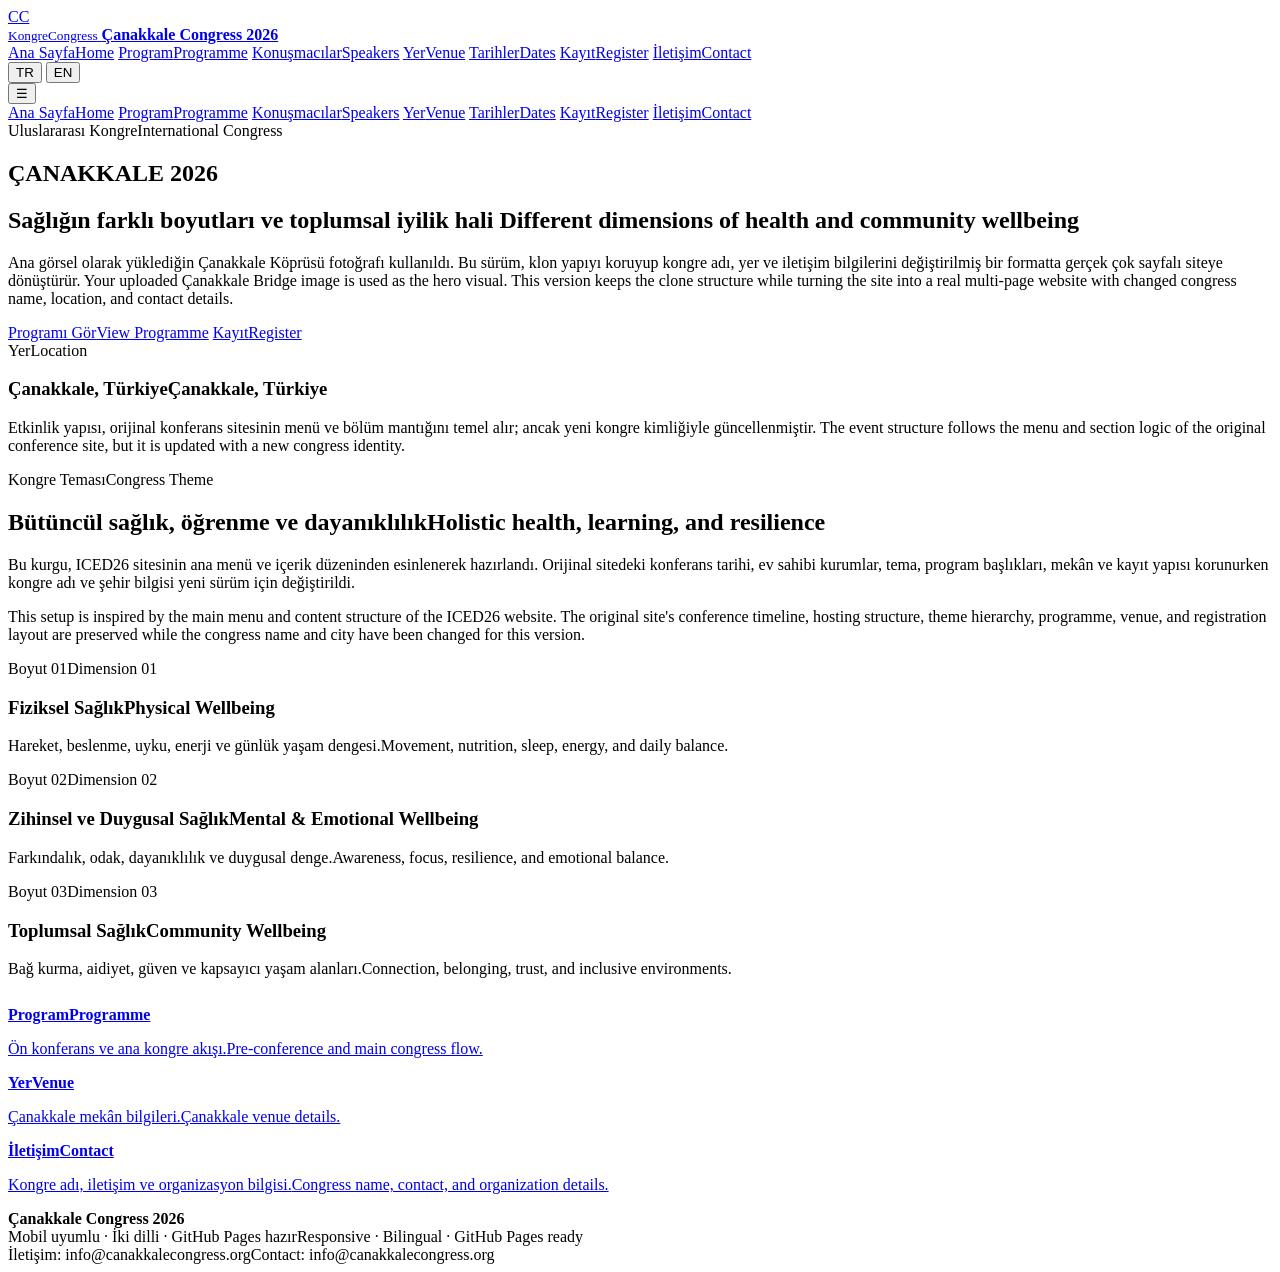
==== index.html @ 87370348 "Add initial HTML structure for congress website" ====
<!DOCTYPE html>
<html lang="tr" class="lang-tr">
<head>
  <meta charset="UTF-8" />
  <meta name="viewport" content="width=device-width, initial-scale=1.0" />
  <title>7th International Conference on
Different Aspects of Health</title>
  <meta name="description" content="Bilingual congress website template." />
  <link rel="preconnect" href="https://fonts.googleapis.com" />
  <link rel="preconnect" href="https://fonts.gstatic.com" crossorigin />
  <link href="https://fonts.googleapis.com/css2?family=Inter:wght@400;500;600;700;800&display=swap" rel="stylesheet" />
  <link rel="stylesheet" href="style.css" />
</head>
<body>
<header class="topbar">
  <div class="container topbar-inner">
    <a href="index.html" class="brand">
      <div class="brand-badge">CC</div>
      <div class="brand-text">
        <small><span data-lang-inline="tr">Kongre</span><span data-lang-inline="en">Congress</span></small>
        <strong>Çanakkale Congress 2026</strong>
      </div>
    </a>

    <nav class="desktop-nav">
      <a href="index.html" class="active"><span data-lang-inline="tr">Ana Sayfa</span><span data-lang-inline="en">Home</span></a>
      <a href="programme.html"><span data-lang-inline="tr">Program</span><span data-lang-inline="en">Programme</span></a>
      <a href="speakers.html"><span data-lang-inline="tr">Konuşmacılar</span><span data-lang-inline="en">Speakers</span></a>
      <a href="venue.html"><span data-lang-inline="tr">Yer</span><span data-lang-inline="en">Venue</span></a>
      <a href="dates.html"><span data-lang-inline="tr">Tarihler</span><span data-lang-inline="en">Dates</span></a>
      <a href="register.html"><span data-lang-inline="tr">Kayıt</span><span data-lang-inline="en">Register</span></a>
      <a href="contact.html"><span data-lang-inline="tr">İletişim</span><span data-lang-inline="en">Contact</span></a>
    </nav>

    <div class="topbar-actions">
      <div class="lang-switch" aria-label="Language switcher">
        <button id="langTR" class="active" type="button">TR</button>
        <button id="langEN" type="button">EN</button>
      </div>
      <button class="menu-toggle" id="menuToggle" type="button" aria-label="Menu">☰</button>
    </div>
  </div>

  <div class="container mobile-panel" id="mobilePanel">
    <nav>
      <a href="index.html"><span data-lang-inline="tr">Ana Sayfa</span><span data-lang-inline="en">Home</span></a>
      <a href="programme.html"><span data-lang-inline="tr">Program</span><span data-lang-inline="en">Programme</span></a>
      <a href="speakers.html"><span data-lang-inline="tr">Konuşmacılar</span><span data-lang-inline="en">Speakers</span></a>
      <a href="venue.html"><span data-lang-inline="tr">Yer</span><span data-lang-inline="en">Venue</span></a>
      <a href="dates.html"><span data-lang-inline="tr">Tarihler</span><span data-lang-inline="en">Dates</span></a>
      <a href="register.html"><span data-lang-inline="tr">Kayıt</span><span data-lang-inline="en">Register</span></a>
      <a href="contact.html"><span data-lang-inline="tr">İletişim</span><span data-lang-inline="en">Contact</span></a>
    </nav>
  </div>
</header>
<main>
  <section class="hero">
    <div class="container hero-inner">
      <div>
        <div class="eyebrow"><span data-lang-inline="tr">Uluslararası Kongre</span><span data-lang-inline="en">International Congress</span></div>
        <h1>ÇANAKKALE 2026</h1>
        <h2>
          <span data-lang="tr">Sağlığın farklı boyutları ve toplumsal iyilik hali</span>
          <span data-lang="en">Different dimensions of health and community wellbeing</span>
        </h2>
        <p>
          <span data-lang="tr">Ana görsel olarak yüklediğin Çanakkale Köprüsü fotoğrafı kullanıldı. Bu sürüm, klon yapıyı koruyup kongre adı, yer ve iletişim bilgilerini değiştirilmiş bir formatta gerçek çok sayfalı siteye dönüştürür.</span>
          <span data-lang="en">Your uploaded Çanakkale Bridge image is used as the hero visual. This version keeps the clone structure while turning the site into a real multi-page website with changed congress name, location, and contact details.</span>
        </p>
        <div class="hero-cta">
          <a class="btn btn-primary" href="programme.html"><span data-lang-inline="tr">Programı Gör</span><span data-lang-inline="en">View Programme</span></a>
          <a class="btn btn-secondary" href="register.html"><span data-lang-inline="tr">Kayıt</span><span data-lang-inline="en">Register</span></a>
        </div>
      </div>

      <aside class="hero-card">
        <div class="eyebrow"><span data-lang-inline="tr">Yer</span><span data-lang-inline="en">Location</span></div>
        <h3><span data-lang="tr">Çanakkale, Türkiye</span><span data-lang="en">Çanakkale, Türkiye</span></h3>
        <p>
          <span data-lang="tr">Etkinlik yapısı, orijinal konferans sitesinin menü ve bölüm mantığını temel alır; ancak yeni kongre kimliğiyle güncellenmiştir.</span>
          <span data-lang="en">The event structure follows the menu and section logic of the original conference site, but it is updated with a new congress identity.</span>
        </p>
      </aside>
    </div>
  </section>

  <section class="section">
    <div class="container">
      <div class="grid-2">
        <div class="section-head">
          <div class="eyebrow"><span data-lang-inline="tr">Kongre Teması</span><span data-lang-inline="en">Congress Theme</span></div>
          <h2><span data-lang="tr">Bütüncül sağlık, öğrenme ve dayanıklılık</span><span data-lang="en">Holistic health, learning, and resilience</span></h2>
        </div>
        <div>
          <p class="muted" data-lang="tr">Bu kurgu, ICED26 sitesinin ana menü ve içerik düzeninden esinlenerek hazırlandı. Orijinal sitedeki konferans tarihi, ev sahibi kurumlar, tema, program başlıkları, mekân ve kayıt yapısı korunurken kongre adı ve şehir bilgisi yeni sürüm için değiştirildi.</p>
          <p class="muted" data-lang="en">This setup is inspired by the main menu and content structure of the ICED26 website. The original site's conference timeline, hosting structure, theme hierarchy, programme, venue, and registration layout are preserved while the congress name and city have been changed for this version.</p>
        </div>
      </div>

      <div class="cards-3">
        <article class="card">
          <div class="eyebrow"><span data-lang-inline="tr">Boyut 01</span><span data-lang-inline="en">Dimension 01</span></div>
          <h3><span data-lang="tr">Fiziksel Sağlık</span><span data-lang="en">Physical Wellbeing</span></h3>
          <p><span data-lang="tr">Hareket, beslenme, uyku, enerji ve günlük yaşam dengesi.</span><span data-lang="en">Movement, nutrition, sleep, energy, and daily balance.</span></p>
        </article>
        <article class="card">
          <div class="eyebrow"><span data-lang-inline="tr">Boyut 02</span><span data-lang-inline="en">Dimension 02</span></div>
          <h3><span data-lang="tr">Zihinsel ve Duygusal Sağlık</span><span data-lang="en">Mental & Emotional Wellbeing</span></h3>
          <p><span data-lang="tr">Farkındalık, odak, dayanıklılık ve duygusal denge.</span><span data-lang="en">Awareness, focus, resilience, and emotional balance.</span></p>
        </article>
        <article class="card">
          <div class="eyebrow"><span data-lang-inline="tr">Boyut 03</span><span data-lang-inline="en">Dimension 03</span></div>
          <h3><span data-lang="tr">Toplumsal Sağlık</span><span data-lang="en">Community Wellbeing</span></h3>
          <p><span data-lang="tr">Bağ kurma, aidiyet, güven ve kapsayıcı yaşam alanları.</span><span data-lang="en">Connection, belonging, trust, and inclusive environments.</span></p>
        </article>
      </div>

      <div class="page-links" style="margin-top:28px;">
        <a href="programme.html" class="page-link"><strong><span data-lang-inline="tr">Program</span><span data-lang-inline="en">Programme</span></strong><p class="muted"><span data-lang="tr">Ön konferans ve ana kongre akışı.</span><span data-lang="en">Pre-conference and main congress flow.</span></p></a>
        <a href="venue.html" class="page-link"><strong><span data-lang-inline="tr">Yer</span><span data-lang-inline="en">Venue</span></strong><p class="muted"><span data-lang="tr">Çanakkale mekân bilgileri.</span><span data-lang="en">Çanakkale venue details.</span></p></a>
        <a href="contact.html" class="page-link"><strong><span data-lang-inline="tr">İletişim</span><span data-lang-inline="en">Contact</span></strong><p class="muted"><span data-lang="tr">Kongre adı, iletişim ve organizasyon bilgisi.</span><span data-lang="en">Congress name, contact, and organization details.</span></p></a>
      </div>
    </div>
  </section>
</main>
<footer class="footer">
  <div class="container footer-inner">
    <div>
      <strong>Çanakkale Congress 2026</strong>
      <div><span data-lang-inline="tr">Mobil uyumlu · İki dilli · GitHub Pages hazır</span><span data-lang-inline="en">Responsive · Bilingual · GitHub Pages ready</span></div>
    </div>
    <div><span data-lang-inline="tr">İletişim: info@canakkalecongress.org</span><span data-lang-inline="en">Contact: info@canakkalecongress.org</span></div>
  </div>
</footer>
<script src="script.js"></script>
</body>
</html>
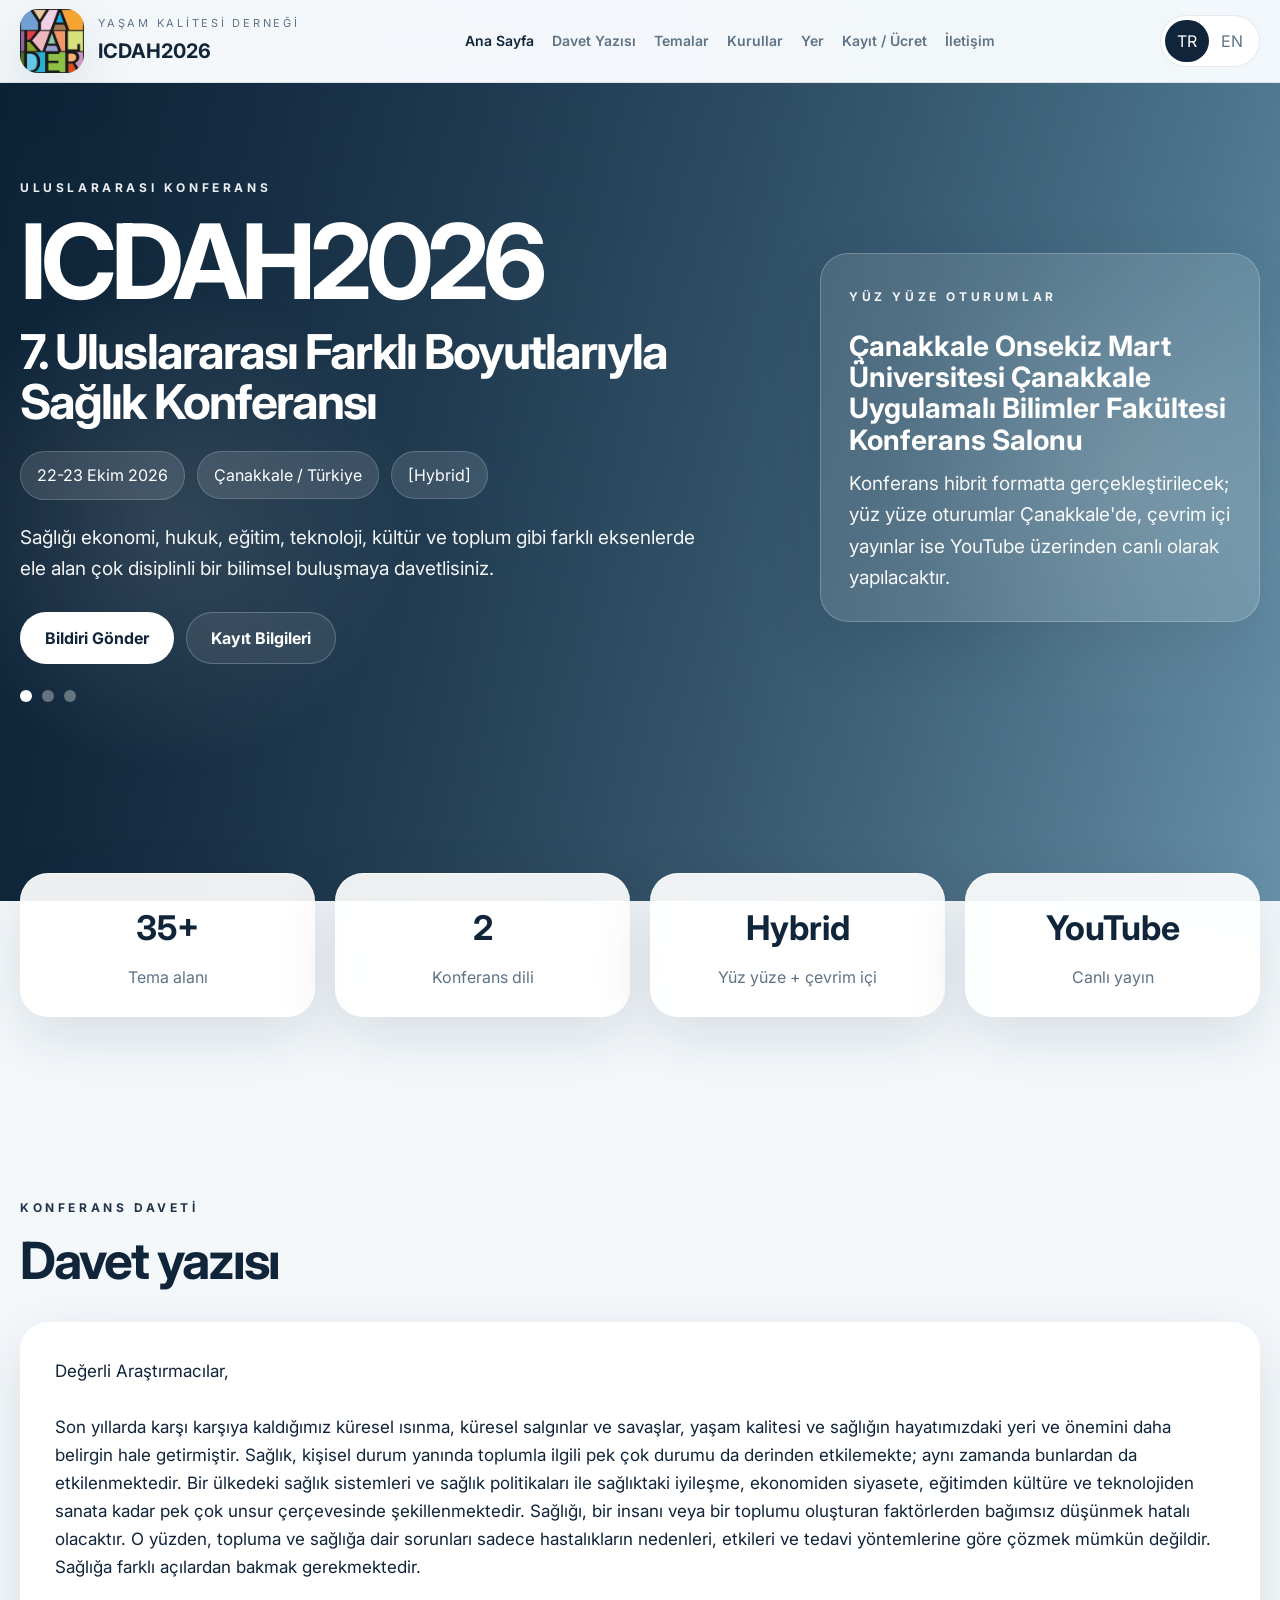
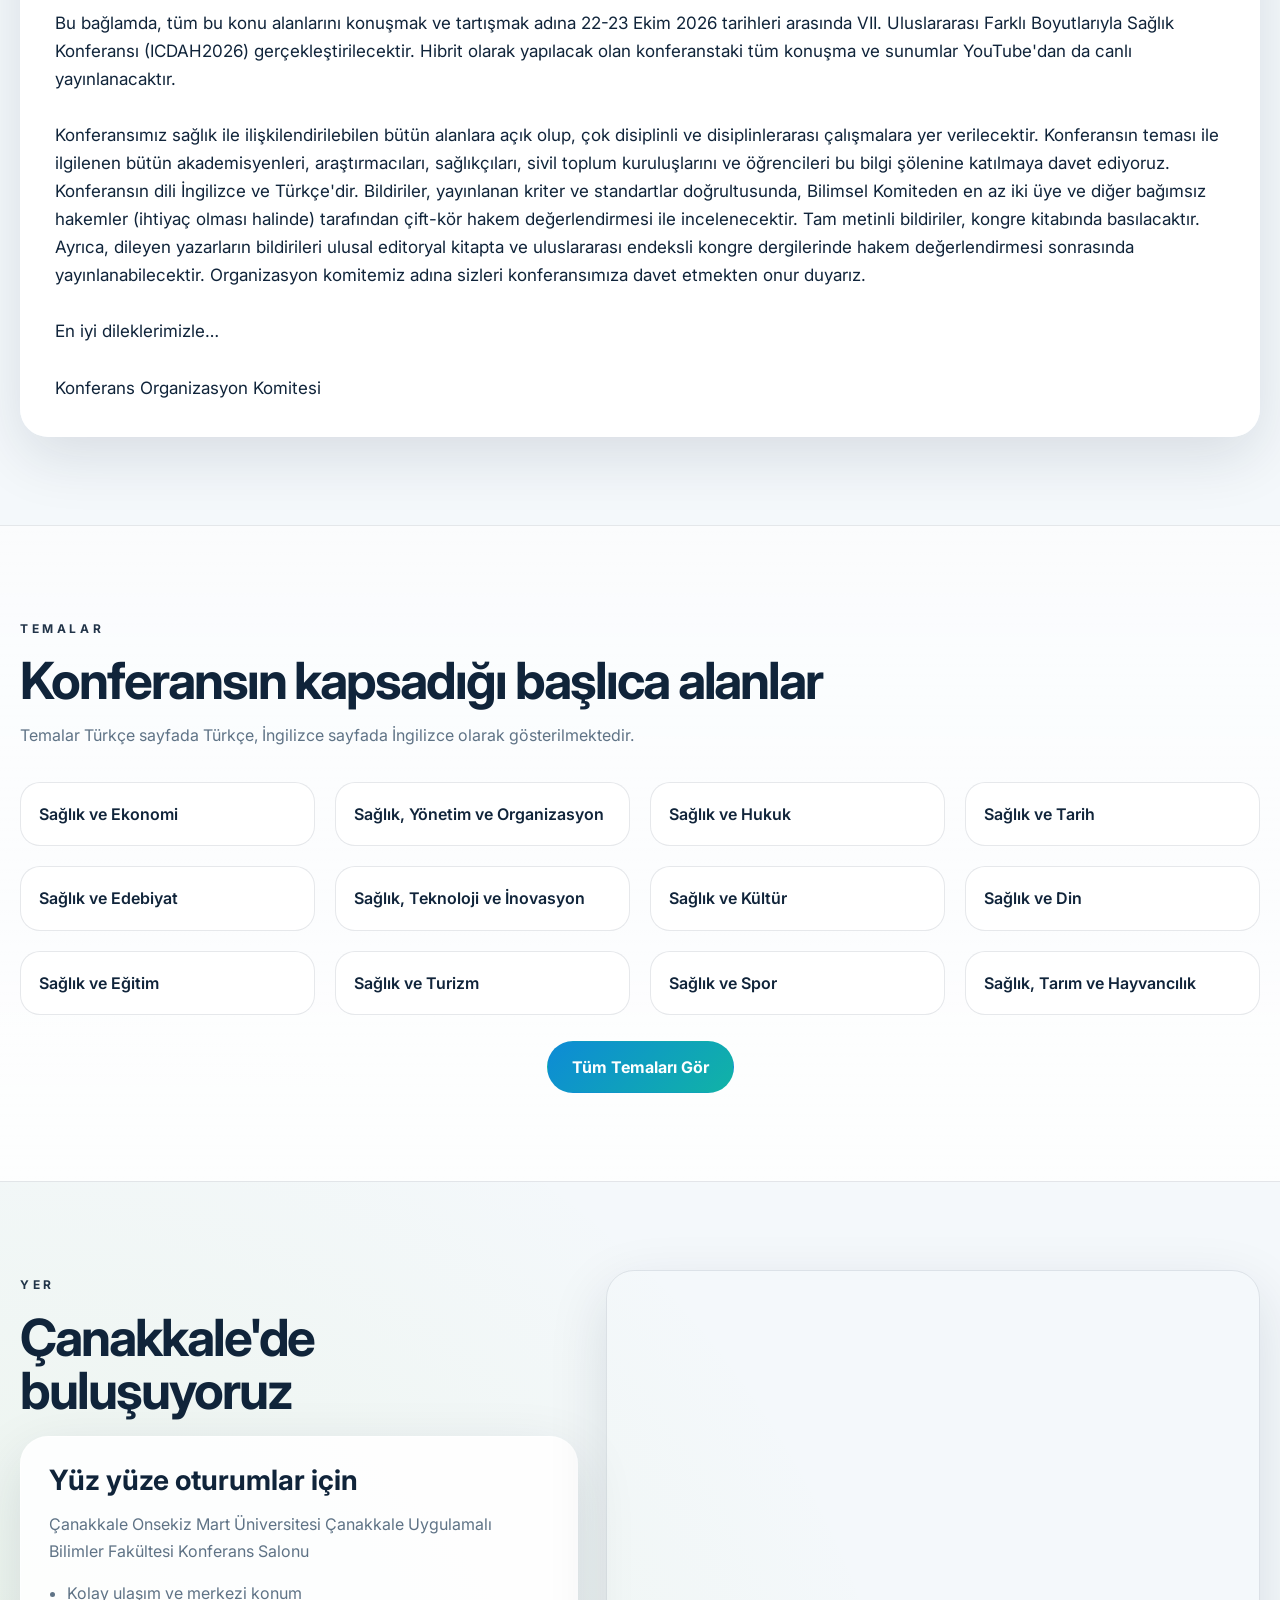
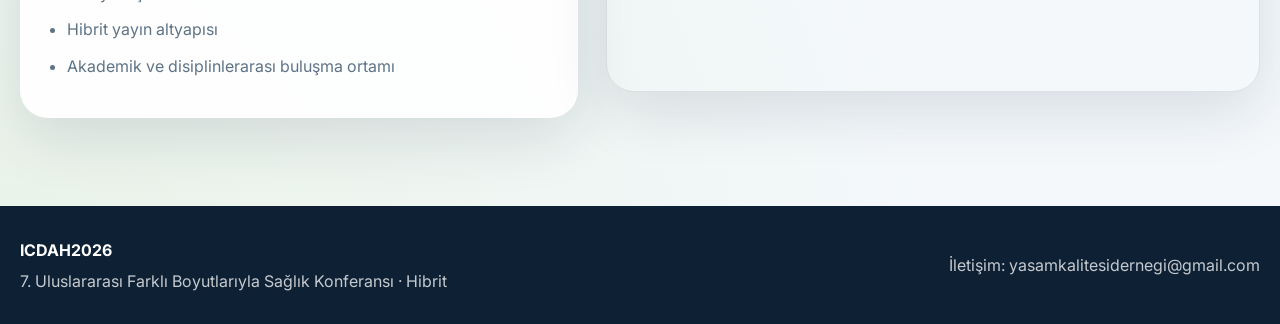
==== commit 56ac17db: "Add files via upload" ====
--- a/index.html
+++ b/index.html
@@ -1,137 +1,50 @@
-<!DOCTYPE html>
-<html lang="tr" class="lang-tr">
-<head>
-  <meta charset="UTF-8" />
-  <meta name="viewport" content="width=device-width, initial-scale=1.0" />
-  <title>7th International Conference on
-Different Aspects of Health</title>
-  <meta name="description" content="Bilingual congress website template." />
-  <link rel="preconnect" href="https://fonts.googleapis.com" />
-  <link rel="preconnect" href="https://fonts.gstatic.com" crossorigin />
-  <link href="https://fonts.googleapis.com/css2?family=Inter:wght@400;500;600;700;800&display=swap" rel="stylesheet" />
-  <link rel="stylesheet" href="style.css" />
-</head>
-<body>
+<!DOCTYPE html><html lang="tr" class="lang-tr"><head><title>ICDAH2026 | Ana Sayfa</title>
+<meta charset="UTF-8">
+<meta name="viewport" content="width=device-width, initial-scale=1.0">
+<link rel="preconnect" href="https://fonts.googleapis.com">
+<link rel="preconnect" href="https://fonts.gstatic.com" crossorigin>
+<link href="https://fonts.googleapis.com/css2?family=Inter:wght@400;500;600;700;800&display=swap" rel="stylesheet">
+<link rel="stylesheet" href="style.css">
+</head><body>
 <header class="topbar">
   <div class="container topbar-inner">
     <a href="index.html" class="brand">
-      <div class="brand-badge">CC</div>
-      <div class="brand-text">
-        <small><span data-lang-inline="tr">Kongre</span><span data-lang-inline="en">Congress</span></small>
-        <strong>Çanakkale Congress 2026</strong>
-      </div>
+      <span class="brand-mark"><img src="logo.png" alt="Dernek logosu"></span>
+      <span class="brand-copy">
+        <small><span data-lang-inline="tr">Yaşam Kalitesi Derneği</span><span data-lang-inline="en">Quality of Life Association</span></small>
+        <strong>ICDAH2026</strong>
+      </span>
     </a>
-
-    <nav class="desktop-nav">
-      <a href="index.html" class="active"><span data-lang-inline="tr">Ana Sayfa</span><span data-lang-inline="en">Home</span></a>
-      <a href="programme.html"><span data-lang-inline="tr">Program</span><span data-lang-inline="en">Programme</span></a>
-      <a href="speakers.html"><span data-lang-inline="tr">Konuşmacılar</span><span data-lang-inline="en">Speakers</span></a>
-      <a href="venue.html"><span data-lang-inline="tr">Yer</span><span data-lang-inline="en">Venue</span></a>
-      <a href="dates.html"><span data-lang-inline="tr">Tarihler</span><span data-lang-inline="en">Dates</span></a>
-      <a href="register.html"><span data-lang-inline="tr">Kayıt</span><span data-lang-inline="en">Register</span></a>
-      <a href="contact.html"><span data-lang-inline="tr">İletişim</span><span data-lang-inline="en">Contact</span></a>
-    </nav>
-
+    <nav class="desktop-nav"><a href="index.html" class="active"><span data-lang-inline="tr">Ana Sayfa</span><span data-lang-inline="en">Home</span></a><a href="dates.html"><span data-lang-inline="tr">Davet Yazısı</span><span data-lang-inline="en">Invitation</span></a><a href="programme.html"><span data-lang-inline="tr">Temalar</span><span data-lang-inline="en">Themes</span></a><a href="speakers.html"><span data-lang-inline="tr">Kurullar</span><span data-lang-inline="en">Boards</span></a><a href="venue.html"><span data-lang-inline="tr">Yer</span><span data-lang-inline="en">Venue</span></a><a href="register.html"><span data-lang-inline="tr">Kayıt / Ücret</span><span data-lang-inline="en">Registration / Fee</span></a><a href="contact.html"><span data-lang-inline="tr">İletişim</span><span data-lang-inline="en">Contact</span></a></nav>
     <div class="topbar-actions">
-      <div class="lang-switch" aria-label="Language switcher">
-        <button id="langTR" class="active" type="button">TR</button>
-        <button id="langEN" type="button">EN</button>
-      </div>
-      <button class="menu-toggle" id="menuToggle" type="button" aria-label="Menu">☰</button>
+      <div class="lang-switch"><button id="langTR" class="active" type="button">TR</button><button id="langEN" type="button">EN</button></div>
+      <button class="menu-toggle" id="menuToggle" type="button">☰</button>
     </div>
   </div>
+  <div class="container mobile-panel" id="mobilePanel"><nav><a href="index.html"><span data-lang-inline="tr">Ana Sayfa</span><span data-lang-inline="en">Home</span></a><a href="dates.html"><span data-lang-inline="tr">Davet Yazısı</span><span data-lang-inline="en">Invitation</span></a><a href="programme.html"><span data-lang-inline="tr">Temalar</span><span data-lang-inline="en">Themes</span></a><a href="speakers.html"><span data-lang-inline="tr">Kurullar</span><span data-lang-inline="en">Boards</span></a><a href="venue.html"><span data-lang-inline="tr">Yer</span><span data-lang-inline="en">Venue</span></a><a href="register.html"><span data-lang-inline="tr">Kayıt / Ücret</span><span data-lang-inline="en">Registration / Fee</span></a><a href="contact.html"><span data-lang-inline="tr">İletişim</span><span data-lang-inline="en">Contact</span></a></nav></div>
+</header>
 
-  <div class="container mobile-panel" id="mobilePanel">
-    <nav>
-      <a href="index.html"><span data-lang-inline="tr">Ana Sayfa</span><span data-lang-inline="en">Home</span></a>
-      <a href="programme.html"><span data-lang-inline="tr">Program</span><span data-lang-inline="en">Programme</span></a>
-      <a href="speakers.html"><span data-lang-inline="tr">Konuşmacılar</span><span data-lang-inline="en">Speakers</span></a>
-      <a href="venue.html"><span data-lang-inline="tr">Yer</span><span data-lang-inline="en">Venue</span></a>
-      <a href="dates.html"><span data-lang-inline="tr">Tarihler</span><span data-lang-inline="en">Dates</span></a>
-      <a href="register.html"><span data-lang-inline="tr">Kayıt</span><span data-lang-inline="en">Register</span></a>
-      <a href="contact.html"><span data-lang-inline="tr">İletişim</span><span data-lang-inline="en">Contact</span></a>
-    </nav>
-  </div>
-</header>
 <main>
-  <section class="hero">
-    <div class="container hero-inner">
-      <div>
-        <div class="eyebrow"><span data-lang-inline="tr">Uluslararası Kongre</span><span data-lang-inline="en">International Congress</span></div>
-        <h1>ÇANAKKALE 2026</h1>
-        <h2>
-          <span data-lang="tr">Sağlığın farklı boyutları ve toplumsal iyilik hali</span>
-          <span data-lang="en">Different dimensions of health and community wellbeing</span>
-        </h2>
-        <p>
-          <span data-lang="tr">Ana görsel olarak yüklediğin Çanakkale Köprüsü fotoğrafı kullanıldı. Bu sürüm, klon yapıyı koruyup kongre adı, yer ve iletişim bilgilerini değiştirilmiş bir formatta gerçek çok sayfalı siteye dönüştürür.</span>
-          <span data-lang="en">Your uploaded Çanakkale Bridge image is used as the hero visual. This version keeps the clone structure while turning the site into a real multi-page website with changed congress name, location, and contact details.</span>
-        </p>
-        <div class="hero-cta">
-          <a class="btn btn-primary" href="programme.html"><span data-lang-inline="tr">Programı Gör</span><span data-lang-inline="en">View Programme</span></a>
-          <a class="btn btn-secondary" href="register.html"><span data-lang-inline="tr">Kayıt</span><span data-lang-inline="en">Register</span></a>
-        </div>
-      </div>
-
-      <aside class="hero-card">
-        <div class="eyebrow"><span data-lang-inline="tr">Yer</span><span data-lang-inline="en">Location</span></div>
-        <h3><span data-lang="tr">Çanakkale, Türkiye</span><span data-lang="en">Çanakkale, Türkiye</span></h3>
-        <p>
-          <span data-lang="tr">Etkinlik yapısı, orijinal konferans sitesinin menü ve bölüm mantığını temel alır; ancak yeni kongre kimliğiyle güncellenmiştir.</span>
-          <span data-lang="en">The event structure follows the menu and section logic of the original conference site, but it is updated with a new congress identity.</span>
-        </p>
-      </aside>
-    </div>
-  </section>
-
-  <section class="section">
-    <div class="container">
-      <div class="grid-2">
-        <div class="section-head">
-          <div class="eyebrow"><span data-lang-inline="tr">Kongre Teması</span><span data-lang-inline="en">Congress Theme</span></div>
-          <h2><span data-lang="tr">Bütüncül sağlık, öğrenme ve dayanıklılık</span><span data-lang="en">Holistic health, learning, and resilience</span></h2>
-        </div>
-        <div>
-          <p class="muted" data-lang="tr">Bu kurgu, ICED26 sitesinin ana menü ve içerik düzeninden esinlenerek hazırlandı. Orijinal sitedeki konferans tarihi, ev sahibi kurumlar, tema, program başlıkları, mekân ve kayıt yapısı korunurken kongre adı ve şehir bilgisi yeni sürüm için değiştirildi.</p>
-          <p class="muted" data-lang="en">This setup is inspired by the main menu and content structure of the ICED26 website. The original site's conference timeline, hosting structure, theme hierarchy, programme, venue, and registration layout are preserved while the congress name and city have been changed for this version.</p>
-        </div>
-      </div>
-
-      <div class="cards-3">
-        <article class="card">
-          <div class="eyebrow"><span data-lang-inline="tr">Boyut 01</span><span data-lang-inline="en">Dimension 01</span></div>
-          <h3><span data-lang="tr">Fiziksel Sağlık</span><span data-lang="en">Physical Wellbeing</span></h3>
-          <p><span data-lang="tr">Hareket, beslenme, uyku, enerji ve günlük yaşam dengesi.</span><span data-lang="en">Movement, nutrition, sleep, energy, and daily balance.</span></p>
-        </article>
-        <article class="card">
-          <div class="eyebrow"><span data-lang-inline="tr">Boyut 02</span><span data-lang-inline="en">Dimension 02</span></div>
-          <h3><span data-lang="tr">Zihinsel ve Duygusal Sağlık</span><span data-lang="en">Mental & Emotional Wellbeing</span></h3>
-          <p><span data-lang="tr">Farkındalık, odak, dayanıklılık ve duygusal denge.</span><span data-lang="en">Awareness, focus, resilience, and emotional balance.</span></p>
-        </article>
-        <article class="card">
-          <div class="eyebrow"><span data-lang-inline="tr">Boyut 03</span><span data-lang-inline="en">Dimension 03</span></div>
-          <h3><span data-lang="tr">Toplumsal Sağlık</span><span data-lang="en">Community Wellbeing</span></h3>
-          <p><span data-lang="tr">Bağ kurma, aidiyet, güven ve kapsayıcı yaşam alanları.</span><span data-lang="en">Connection, belonging, trust, and inclusive environments.</span></p>
-        </article>
-      </div>
-
-      <div class="page-links" style="margin-top:28px;">
-        <a href="programme.html" class="page-link"><strong><span data-lang-inline="tr">Program</span><span data-lang-inline="en">Programme</span></strong><p class="muted"><span data-lang="tr">Ön konferans ve ana kongre akışı.</span><span data-lang="en">Pre-conference and main congress flow.</span></p></a>
-        <a href="venue.html" class="page-link"><strong><span data-lang-inline="tr">Yer</span><span data-lang-inline="en">Venue</span></strong><p class="muted"><span data-lang="tr">Çanakkale mekân bilgileri.</span><span data-lang="en">Çanakkale venue details.</span></p></a>
-        <a href="contact.html" class="page-link"><strong><span data-lang-inline="tr">İletişim</span><span data-lang-inline="en">Contact</span></strong><p class="muted"><span data-lang="tr">Kongre adı, iletişim ve organizasyon bilgisi.</span><span data-lang="en">Congress name, contact, and organization details.</span></p></a>
-      </div>
-    </div>
-  </section>
+<section class="hero"><div class="hero-slider" aria-hidden="true"><div class="hero-slide active hero-slide-1"></div><div class="hero-slide hero-slide-2"></div><div class="hero-slide hero-slide-3"></div><div class="hero-overlay"></div><div class="hero-particles"></div></div>
+<div class="container hero-inner"><div class="hero-copy">
+<div class="eyebrow"><span data-lang-inline="tr">Uluslararası Konferans</span><span data-lang-inline="en">International Conference</span></div>
+<h1>ICDAH2026</h1>
+<h2><span data-lang="tr">7. Uluslararası Farklı Boyutlarıyla Sağlık Konferansı</span><span data-lang="en">7th International Conference on Different Aspects of Health</span></h2>
+<div class="hero-meta"><span>22-23 Ekim 2026</span><span>Çanakkale / Türkiye</span><span>[Hybrid]</span></div>
+<p><span data-lang="tr">Sağlığı ekonomi, hukuk, eğitim, teknoloji, kültür ve toplum gibi farklı eksenlerde ele alan çok disiplinli bir bilimsel buluşmaya davetlisiniz.</span><span data-lang="en">You are invited to a multidisciplinary scientific gathering that explores health through economy, law, education, technology, culture, and society.</span></p>
+<div class="hero-cta"><a class="btn btn-primary" id="submitPaperBtn" href="#"><span data-lang-inline="tr">Bildiri Gönder</span><span data-lang-inline="en">Submit Paper</span></a><a class="btn btn-secondary" href="register.html"><span data-lang-inline="tr">Kayıt Bilgileri</span><span data-lang-inline="en">Registration Info</span></a></div>
+<div class="slider-dots"><button class="slider-dot active" data-slide="0"></button><button class="slider-dot" data-slide="1"></button><button class="slider-dot" data-slide="2"></button></div>
+</div>
+<aside class="hero-card"><div class="eyebrow"><span data-lang-inline="tr">Yüz yüze oturumlar</span><span data-lang-inline="en">In-person sessions</span></div><h3><span data-lang="tr">Çanakkale Onsekiz Mart Üniversitesi Çanakkale Uygulamalı Bilimler Fakültesi Konferans Salonu</span><span data-lang="en">Çanakkale Onsekiz Mart Üniversitesi Çanakkale Uygulamalı Bilimler Fakültesi Konferans Salonu</span></h3><p><span data-lang="tr">Konferans hibrit formatta gerçekleştirilecek; yüz yüze oturumlar Çanakkale'de, çevrim içi yayınlar ise YouTube üzerinden canlı olarak yapılacaktır.</span><span data-lang="en">The conference will be held in a hybrid format; in-person sessions will take place in Çanakkale, while online sessions will be broadcast live on YouTube.</span></p></aside></div></section>
+<section class="section section-tight"><div class="container stats-grid"><article class="stat-card"><strong>35+</strong><span data-lang="tr">Tema alanı</span><span data-lang="en">Theme areas</span></article><article class="stat-card"><strong>2</strong><span data-lang="tr">Konferans dili</span><span data-lang="en">Conference languages</span></article><article class="stat-card"><strong>Hybrid</strong><span data-lang="tr">Yüz yüze + çevrim içi</span><span data-lang="en">On-site + online</span></article><article class="stat-card"><strong>YouTube</strong><span data-lang="tr">Canlı yayın</span><span data-lang="en">Live streaming</span></article></div></section>
+<section class="section"><div class="container"><div class="section-head narrow"><div class="eyebrow"><span data-lang-inline="tr">Konferans Daveti</span><span data-lang-inline="en">Conference Invitation</span></div><h2><span data-lang="tr">Davet yazısı</span><span data-lang="en">Invitation letter</span></h2></div><div class="prose-card"><p data-lang="tr">Değerli Araştırmacılar,<br><br>Son yıllarda karşı karşıya kaldığımız küresel ısınma, küresel salgınlar ve savaşlar, yaşam kalitesi ve sağlığın hayatımızdaki yeri ve önemini daha belirgin hale getirmiştir. Sağlık, kişisel durum yanında toplumla ilgili pek çok durumu da derinden etkilemekte; aynı zamanda bunlardan da etkilenmektedir. Bir ülkedeki sağlık sistemleri ve sağlık politikaları ile sağlıktaki iyileşme, ekonomiden siyasete, eğitimden kültüre ve teknolojiden sanata kadar pek çok unsur çerçevesinde şekillenmektedir. Sağlığı, bir insanı veya bir toplumu oluşturan faktörlerden bağımsız düşünmek hatalı olacaktır. O yüzden, topluma ve sağlığa dair sorunları sadece hastalıkların nedenleri, etkileri ve tedavi yöntemlerine göre çözmek mümkün değildir. Sağlığa farklı açılardan bakmak gerekmektedir.<br><br>Bu bağlamda, tüm bu konu alanlarını konuşmak ve tartışmak adına 22-23 Ekim 2026 tarihleri arasında VII. Uluslararası Farklı Boyutlarıyla Sağlık Konferansı (ICDAH2026) gerçekleştirilecektir. Hibrit olarak yapılacak olan konferanstaki tüm konuşma ve sunumlar YouTube'dan da canlı yayınlanacaktır.<br><br>Konferansımız sağlık ile ilişkilendirilebilen bütün alanlara açık olup, çok disiplinli ve disiplinlerarası çalışmalara yer verilecektir. Konferansın teması ile ilgilenen bütün akademisyenleri, araştırmacıları, sağlıkçıları, sivil toplum kuruluşlarını ve öğrencileri bu bilgi şölenine katılmaya davet ediyoruz. Konferansın dili İngilizce ve Türkçe'dir. Bildiriler, yayınlanan kriter ve standartlar doğrultusunda, Bilimsel Komiteden en az iki üye ve diğer bağımsız hakemler (ihtiyaç olması halinde) tarafından çift-kör hakem değerlendirmesi ile incelenecektir. Tam metinli bildiriler, kongre kitabında basılacaktır. Ayrıca, dileyen yazarların bildirileri ulusal editoryal kitapta ve uluslararası endeksli kongre dergilerinde hakem değerlendirmesi sonrasında yayınlanabilecektir. Organizasyon komitemiz adına sizleri konferansımıza davet etmekten onur duyarız.<br><br>En iyi dileklerimizle…<br><br>Konferans Organizasyon Komitesi</p><p data-lang="en">Dear Researchers,<br><br>Global warming, pandemics, and wars have made the place and importance of health and quality of life even more visible in recent years. Health deeply affects many conditions related to society in addition to the individual, and it is also shaped by them. In a country, health systems, health policies, and improvements in health are influenced by many elements ranging from the economy to politics, from education to culture, and from technology to art. It would be a mistake to think about health independently from the factors that shape an individual or a society. Therefore, it is not possible to solve social and health-related problems only through the causes, effects, and treatment methods of diseases. Health should be approached from multiple perspectives.<br><br>In this context, the 7th International Conference on Different Aspects of Health (ICDAH2026) will be held on 22-23 October 2026 in order to discuss and debate all of these fields. The conference will be organized in a hybrid format, and all talks and presentations will also be streamed live on YouTube.<br><br>Our conference is open to all fields that can be associated with health, and it welcomes multidisciplinary and interdisciplinary studies. We invite all academics, researchers, health professionals, non-governmental organizations, and students who are interested in the conference theme to take part in this knowledge-sharing event. The languages of the conference are English and Turkish. Submitted papers will be evaluated through a double-blind review process by at least two members of the Scientific Committee and, when necessary, additional independent reviewers, in line with the announced criteria and standards. Full papers will be published in the conference book. In addition, papers of authors who wish may be published in a national editorial book and in internationally indexed conference journals after peer review. On behalf of our organizing committee, it is our honor to invite you to our conference.<br><br>With our best regards,<br><br>Conference Organizing Committee</p></div></div></section>
+<section class="section alt"><div class="container"><div class="section-head"><div class="eyebrow"><span data-lang-inline="tr">Temalar</span><span data-lang-inline="en">Themes</span></div><h2><span data-lang="tr">Konferansın kapsadığı başlıca alanlar</span><span data-lang="en">Major areas covered by the conference</span></h2><p><span data-lang="tr">Temalar Türkçe sayfada Türkçe, İngilizce sayfada İngilizce olarak gösterilmektedir.</span><span data-lang="en">Themes are displayed in Turkish on the Turkish page and in English on the English page.</span></p></div><div class="theme-preview-grid"><div class="mini-theme"><span data-lang="tr">Sağlık ve Ekonomi</span><span data-lang="en">Health and Economy</span></div><div class="mini-theme"><span data-lang="tr">Sağlık, Yönetim ve Organizasyon</span><span data-lang="en">Health, Management and Organization</span></div><div class="mini-theme"><span data-lang="tr">Sağlık ve Hukuk</span><span data-lang="en">Health and Law</span></div><div class="mini-theme"><span data-lang="tr">Sağlık ve Tarih</span><span data-lang="en">Health and History</span></div><div class="mini-theme"><span data-lang="tr">Sağlık ve Edebiyat</span><span data-lang="en">Health and Literature</span></div><div class="mini-theme"><span data-lang="tr">Sağlık, Teknoloji ve İnovasyon</span><span data-lang="en">Health, Technology and Innovation</span></div><div class="mini-theme"><span data-lang="tr">Sağlık ve Kültür</span><span data-lang="en">Health and Culture</span></div><div class="mini-theme"><span data-lang="tr">Sağlık ve Din</span><span data-lang="en">Health and Religion</span></div><div class="mini-theme"><span data-lang="tr">Sağlık ve Eğitim</span><span data-lang="en">Health and Education</span></div><div class="mini-theme"><span data-lang="tr">Sağlık ve Turizm</span><span data-lang="en">Health and Tourism</span></div><div class="mini-theme"><span data-lang="tr">Sağlık ve Spor</span><span data-lang="en">Health and Sports</span></div><div class="mini-theme"><span data-lang="tr">Sağlık, Tarım ve Hayvancılık</span><span data-lang="en">Health, Agriculture and Livestock</span></div></div><div class="centered-actions"><a class="btn btn-primary dark" href="programme.html"><span data-lang-inline="tr">Tüm Temaları Gör</span><span data-lang-inline="en">View All Themes</span></a></div></div></section>
+<section class="section"><div class="container grid-2"><div><div class="section-head compact"><div class="eyebrow"><span data-lang-inline="tr">Yer</span><span data-lang-inline="en">Venue</span></div><h2><span data-lang="tr">Çanakkale'de buluşuyoruz</span><span data-lang="en">Meeting in Çanakkale</span></h2></div><div class="card"><h3><span data-lang="tr">Yüz yüze oturumlar için</span><span data-lang="en">For in-person sessions</span></h3><p>Çanakkale Onsekiz Mart Üniversitesi Çanakkale Uygulamalı Bilimler Fakültesi Konferans Salonu</p><ul class="feature-list"><li><span data-lang="tr">Kolay ulaşım ve merkezi konum</span><span data-lang="en">Easy access and central location</span></li><li><span data-lang="tr">Hibrit yayın altyapısı</span><span data-lang="en">Hybrid streaming infrastructure</span></li><li><span data-lang="tr">Akademik ve disiplinlerarası buluşma ortamı</span><span data-lang="en">Academic and interdisciplinary meeting environment</span></li></ul></div></div><div class="map-wrap"><iframe title="Conference venue map" src="https://www.google.com/maps?q=Çanakkale%20Onsekiz%20Mart%20Üniversitesi%20Çanakkale%20Uygulamalı%20Bilimler%20Fakültesi&output=embed" loading="lazy" referrerpolicy="no-referrer-when-downgrade" allowfullscreen></iframe></div></div></section>
 </main>
 <footer class="footer">
   <div class="container footer-inner">
-    <div>
-      <strong>Çanakkale Congress 2026</strong>
-      <div><span data-lang-inline="tr">Mobil uyumlu · İki dilli · GitHub Pages hazır</span><span data-lang-inline="en">Responsive · Bilingual · GitHub Pages ready</span></div>
-    </div>
-    <div><span data-lang-inline="tr">İletişim: info@canakkalecongress.org</span><span data-lang-inline="en">Contact: info@canakkalecongress.org</span></div>
+    <div><strong>ICDAH2026</strong><div><span data-lang-inline="tr">7. Uluslararası Farklı Boyutlarıyla Sağlık Konferansı · Hibrit</span><span data-lang-inline="en">7th International Conference on Different Aspects of Health · Hybrid</span></div></div>
+    <div><span data-lang-inline="tr">İletişim: yasamkalitesidernegi@gmail.com</span><span data-lang-inline="en">Contact: yasamkalitesidernegi@gmail.com</span></div>
   </div>
 </footer>
-<script src="script.js"></script>
-</body>
-</html>
+<script src="script.js"></script></body></html>
--- a/style.css
+++ b/style.css
@@ -0,0 +1,27 @@
+
+:root{--bg:#f4f8fb;--surface:#fff;--text:#10243a;--muted:#5f7386;--primary:#0d8bd6;--teal:#11b3a6;--green:#87c540;--line:rgba(16,36,58,.1);--shadow:0 20px 60px rgba(13,35,57,.12);--radius:28px;--max:1240px}
+*{box-sizing:border-box}html{scroll-behavior:smooth}body{margin:0;font-family:"Inter",ui-sans-serif,system-ui,sans-serif;color:var(--text);background:radial-gradient(circle at top right,rgba(17,179,166,.10),transparent 26%),radial-gradient(circle at bottom left,rgba(135,197,64,.10),transparent 25%),var(--bg);line-height:1.65}
+img{max-width:100%;display:block}a{text-decoration:none;color:inherit}button,input,textarea{font:inherit}.container{width:min(var(--max),calc(100% - 32px));margin:0 auto}
+.topbar{position:sticky;top:0;z-index:999;background:rgba(244,248,251,.88);backdrop-filter:blur(18px);border-bottom:1px solid var(--line)}
+.topbar-inner{display:flex;align-items:center;justify-content:space-between;gap:20px;min-height:82px}.brand{display:flex;align-items:center;gap:14px}.brand-mark{width:64px;height:64px;border-radius:18px;overflow:hidden;background:#fff;box-shadow:var(--shadow)}.brand-mark img{width:100%;height:100%;object-fit:cover}.brand-copy small{display:block;font-size:11px;letter-spacing:.25em;text-transform:uppercase;color:var(--muted);margin-bottom:3px}.brand-copy strong{font-size:20px}
+.desktop-nav{display:flex;gap:18px;flex-wrap:wrap}.desktop-nav a{font-size:14px;font-weight:600;color:var(--muted)}.desktop-nav a.active,.desktop-nav a:hover{color:var(--text)}
+.topbar-actions{display:flex;align-items:center;gap:10px}.lang-switch{display:inline-flex;padding:4px;background:#fff;border:1px solid var(--line);border-radius:999px}.lang-switch button{border:0;background:transparent;padding:8px 12px;border-radius:999px;cursor:pointer;color:var(--muted)}.lang-switch button.active{background:var(--text);color:#fff}.menu-toggle{display:none;width:44px;height:44px;border:1px solid var(--line);border-radius:50%;background:#fff}.mobile-panel{display:none;padding:0 0 18px}.mobile-panel.open{display:block}.mobile-panel nav{display:grid;gap:10px}.mobile-panel a{padding:12px 14px;border-radius:16px;background:rgba(255,255,255,.92);border:1px solid var(--line)}
+.hero{position:relative;min-height:calc(100vh - 82px);overflow:hidden;isolation:isolate}.hero-slider,.hero-overlay,.hero-particles{position:absolute;inset:0}.hero-slide{position:absolute;inset:0;opacity:0;transition:opacity 1s ease;background-size:cover;background-position:center;transform:scale(1.08);animation:kenburns 16s ease-in-out infinite alternate}.hero-slide.active{opacity:1}.hero-slide-1{background-image:linear-gradient(120deg,rgba(6,43,74,.86),rgba(10,125,180,.42)),url("https://images.unsplash.com/photo-1576091160399-112ba8d25d1d?auto=format&fit=crop&w=1600&q=80")}.hero-slide-2{background-image:linear-gradient(120deg,rgba(12,41,74,.86),rgba(17,179,166,.42)),url("https://images.unsplash.com/photo-1584515933487-779824d29309?auto=format&fit=crop&w=1600&q=80")}.hero-slide-3{background-image:linear-gradient(120deg,rgba(15,39,64,.88),rgba(135,197,64,.34)),url("https://images.unsplash.com/photo-1516549655169-df83a0774514?auto=format&fit=crop&w=1600&q=80")}.hero-overlay{background:linear-gradient(90deg,rgba(7,27,46,.86) 0%,rgba(7,27,46,.60) 42%,rgba(7,27,46,.28) 100%)}.hero-particles:before,.hero-particles:after{content:"";position:absolute;width:46vw;height:46vw;border-radius:50%;background:radial-gradient(circle,rgba(255,255,255,.12),transparent 60%);filter:blur(10px);animation:floatGlow 14s ease-in-out infinite}.hero-particles:before{left:-10%;bottom:10%}.hero-particles:after{right:-12%;top:12%;animation-delay:-4s}
+.hero-inner{position:relative;z-index:2;display:grid;grid-template-columns:1.15fr .85fr;gap:28px;align-items:center;padding:90px 0 80px}.hero-copy{color:#fff}.eyebrow{display:inline-block;text-transform:uppercase;letter-spacing:.30em;font-size:12px;font-weight:700;margin-bottom:16px;opacity:.92}.hero h1{margin:0;font-size:clamp(56px,9vw,104px);line-height:.92;letter-spacing:-.06em}.hero h2{margin:18px 0 0;max-width:780px;font-size:clamp(24px,4vw,48px);line-height:1.04;letter-spacing:-.04em}.hero p{max-width:720px;margin-top:22px;font-size:clamp(16px,2vw,19px);opacity:.95}.hero-meta{display:flex;flex-wrap:wrap;gap:12px;margin-top:24px}.hero-meta span{display:inline-flex;align-items:center;padding:10px 16px;border-radius:999px;background:rgba(255,255,255,.12);border:1px solid rgba(255,255,255,.18);backdrop-filter:blur(10px)}.hero-cta{display:flex;flex-wrap:wrap;gap:12px;margin-top:28px}.slider-dots{display:flex;gap:10px;margin-top:26px}.slider-dot{width:12px;height:12px;border-radius:999px;border:0;background:rgba(255,255,255,.34);cursor:pointer}.slider-dot.active{background:#fff}
+.btn{display:inline-flex;align-items:center;justify-content:center;min-height:52px;padding:0 24px;border-radius:999px;border:1px solid transparent;font-weight:700;transition:.2s ease;cursor:pointer}.btn:hover{transform:translateY(-2px)}.btn-primary{background:#fff;color:var(--text)}.btn-primary.dark{background:linear-gradient(135deg,var(--primary),var(--teal));color:#fff}.btn-secondary{background:rgba(255,255,255,.08);color:#fff;border-color:rgba(255,255,255,.22)}
+.hero-card,.card,.prose-card,.pricing-card,.notice-card,.stat-card,.theme-card,.board-section{background:rgba(255,255,255,.92);border:1px solid rgba(255,255,255,.60);box-shadow:var(--shadow);border-radius:var(--radius)}
+.hero-card{justify-self:end;max-width:440px;padding:28px;color:#fff;background:rgba(255,255,255,.12);border-color:rgba(255,255,255,.22);backdrop-filter:blur(18px)}.hero-card h3{margin:8px 0 12px;font-size:28px;line-height:1.12}.hero-card p{margin:0}
+.section{padding:88px 0}.section-tight{padding-top:0;margin-top:-28px;position:relative;z-index:3}.section.alt{background:linear-gradient(180deg,rgba(255,255,255,.6),rgba(255,255,255,.85));border-top:1px solid var(--line);border-bottom:1px solid var(--line)}.section-head{margin-bottom:34px;max-width:860px}.section-head.narrow{max-width:760px}.section-head.compact{margin-bottom:18px}.section-head h2{margin:0;font-size:clamp(32px,4vw,54px);line-height:1.04;letter-spacing:-.04em}.section-head p{color:var(--muted);margin:14px 0 0;font-size:16px}
+.grid-2{display:grid;grid-template-columns:.92fr 1.08fr;gap:28px;align-items:start}.card{padding:28px;background:rgba(255,255,255,.88)}.card h3{margin:0 0 12px;font-size:28px;line-height:1.1}.card p,.muted{color:var(--muted)}
+.stats-grid,.theme-preview-grid,.themes-grid,.pricing-grid{display:grid;gap:20px}.stats-grid{grid-template-columns:repeat(4,1fr)}.stat-card{padding:26px 24px;text-align:center}.stat-card strong{display:block;font-size:34px;margin-bottom:8px}.stat-card span{color:var(--muted)}
+.prose-card{padding:34px}.prose-card p{margin:0;color:var(--text);font-size:17px}.theme-preview-grid{grid-template-columns:repeat(4,1fr)}.mini-theme{padding:18px;border-radius:20px;background:rgba(255,255,255,.8);border:1px solid var(--line);font-weight:600}.centered-actions{margin-top:26px;display:flex;justify-content:center}.themes-grid{grid-template-columns:repeat(3,1fr)}.theme-card{padding:24px}.theme-card h3{margin:0 0 10px;font-size:22px}.theme-card p{margin:0;color:var(--muted)}
+.map-wrap{overflow:hidden;min-height:420px;border-radius:28px;border:1px solid var(--line);box-shadow:var(--shadow)}.map-wrap.large{min-height:500px}.map-wrap iframe{width:100%;height:100%;min-height:inherit;border:0;display:block}
+.feature-list,.board-list{margin:16px 0 0;padding-left:18px;color:var(--muted)}.feature-list li,.board-list li{margin-bottom:10px}.info-stack{display:grid;gap:10px;color:var(--muted)}
+.board-section{padding:30px;margin-bottom:24px}.board-section h3{margin-top:0;margin-bottom:18px;font-size:24px}
+.pricing-grid{grid-template-columns:repeat(3,1fr)}.pricing-card{padding:28px}.pricing-card.highlight{background:linear-gradient(135deg,rgba(13,139,214,.96),rgba(17,179,166,.96));color:#fff}.pricing-card.highlight p{color:rgba(255,255,255,.84)}.pricing-card h3{margin:14px 0 10px;font-size:42px;line-height:1}.pill{display:inline-flex;padding:8px 12px;border-radius:999px;background:rgba(16,36,58,.08);font-weight:700;color:var(--text)}.pricing-card.highlight .pill{background:rgba(255,255,255,.18);color:#fff}.notice-card{margin-top:22px;padding:18px 22px}.register-layout{margin-top:24px}.payment-box{padding:18px 20px;border-radius:22px;background:linear-gradient(180deg,rgba(13,139,214,.07),rgba(17,179,166,.07));border:1px solid rgba(13,139,214,.12)}.payment-box p{margin:6px 0;color:var(--text)}.important-note{background:linear-gradient(145deg,rgba(255,143,60,.14),rgba(255,255,255,.92))}
+.contact-form{display:grid;gap:16px}.contact-form label{display:grid;gap:8px;font-weight:600}.contact-form input,.contact-form textarea{width:100%;border:1px solid var(--line);border-radius:18px;padding:14px 16px;background:#fff;color:var(--text)}.hidden-field{display:none}
+.footer{padding:30px 0;border-top:1px solid var(--line);background:#0d2034;color:rgba(255,255,255,.76)}.footer-inner{display:flex;align-items:center;justify-content:space-between;gap:16px;flex-wrap:wrap}.footer strong{display:block;color:#fff;margin-bottom:4px}
+[data-lang]{display:none}html.lang-tr [data-lang="tr"]{display:block}html.lang-en [data-lang="en"]{display:block}html.lang-tr [data-lang-inline="tr"],html.lang-en [data-lang-inline="en"]{display:inline}html.lang-tr [data-lang-inline="en"],html.lang-en [data-lang-inline="tr"]{display:none}
+@keyframes kenburns{0%{transform:scale(1.06)}100%{transform:scale(1.14) translate3d(-1.5%,-1.5%,0)}}@keyframes floatGlow{0%,100%{transform:translate3d(0,0,0) scale(1)}50%{transform:translate3d(4%,-4%,0) scale(1.08)}}
+@media (max-width:1100px){.desktop-nav{display:none}.menu-toggle{display:inline-grid;place-items:center}.hero-inner,.grid-2,.pricing-grid,.themes-grid,.theme-preview-grid,.stats-grid{grid-template-columns:1fr}.hero-card{justify-self:stretch;max-width:none}}
+@media (max-width:720px){.container{width:min(var(--max),calc(100% - 20px))}.topbar-inner{min-height:74px}.brand-mark{width:52px;height:52px}.brand-copy strong{font-size:18px}.section{padding:62px 0}.hero{min-height:88vh}.hero-inner{padding:64px 0 48px}.hero-card,.card,.theme-card,.pricing-card,.board-section,.prose-card,.stat-card{padding:22px}.btn{width:100%}}
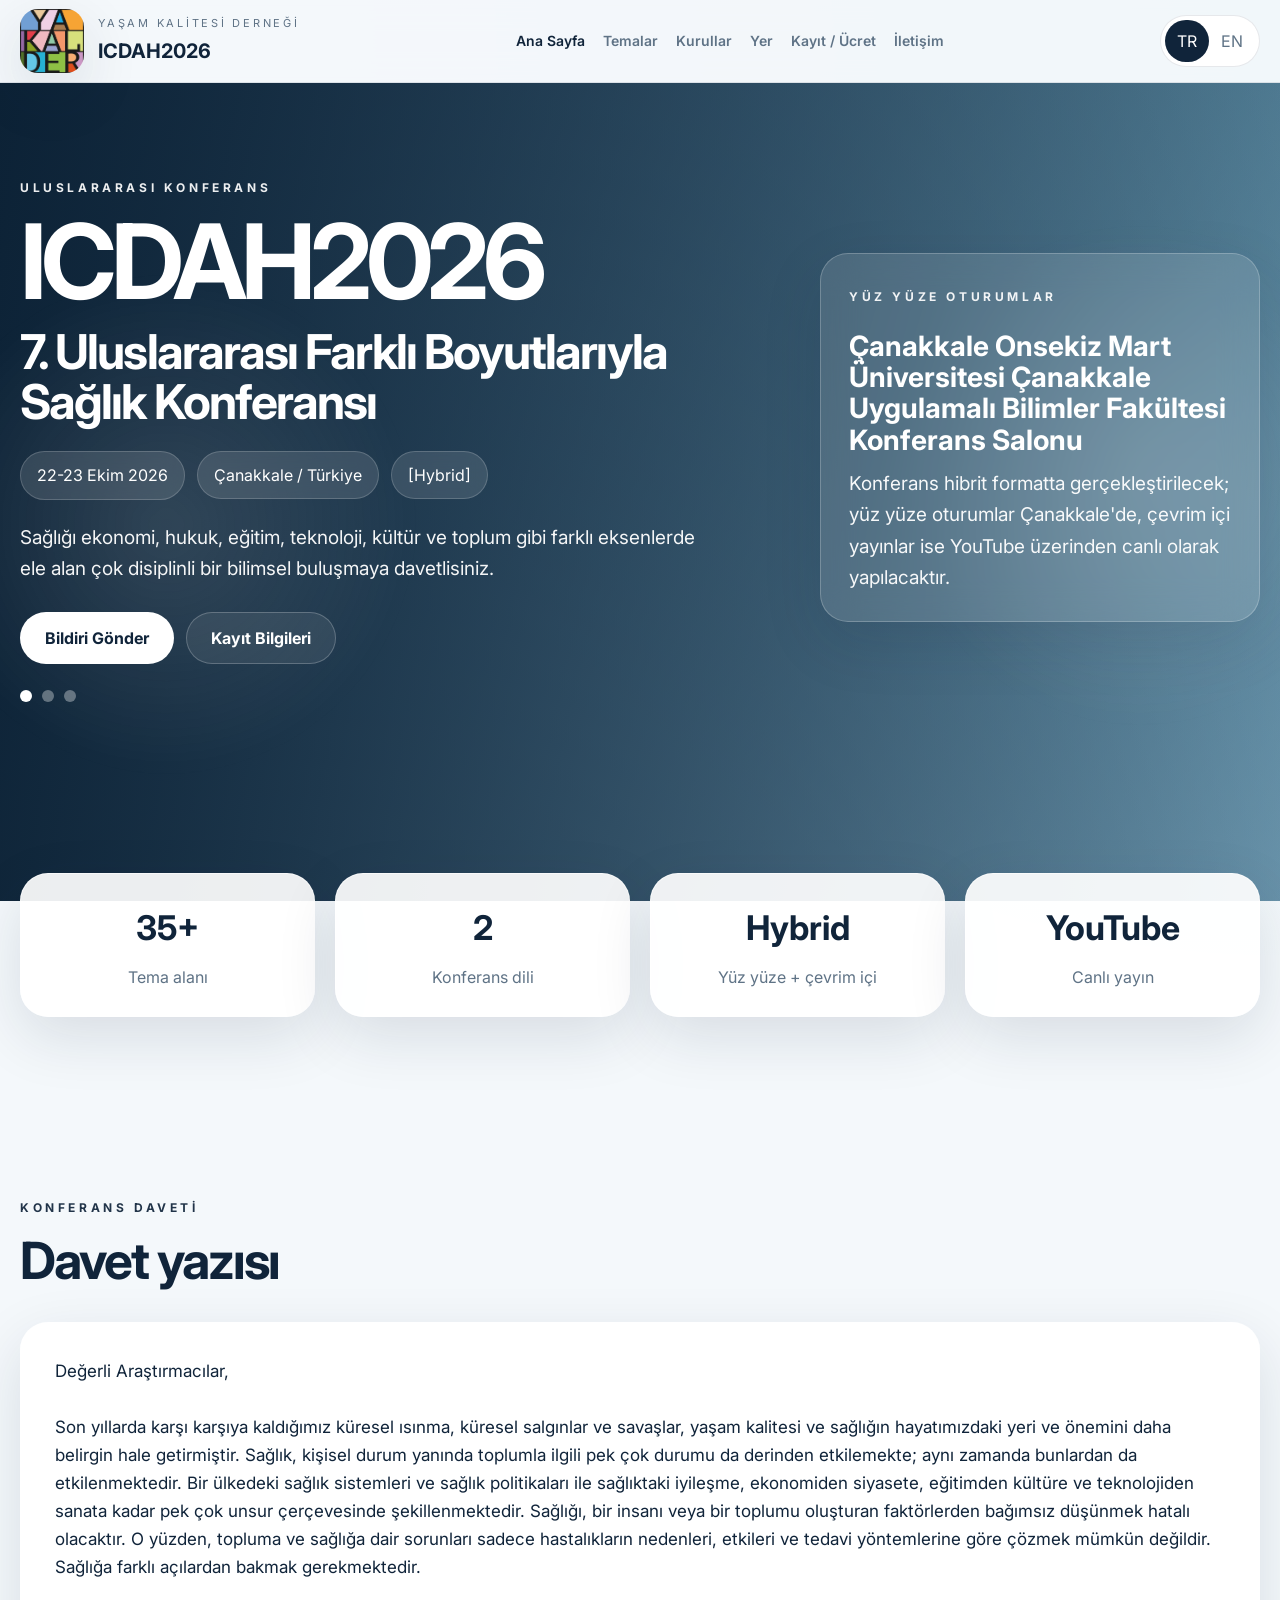
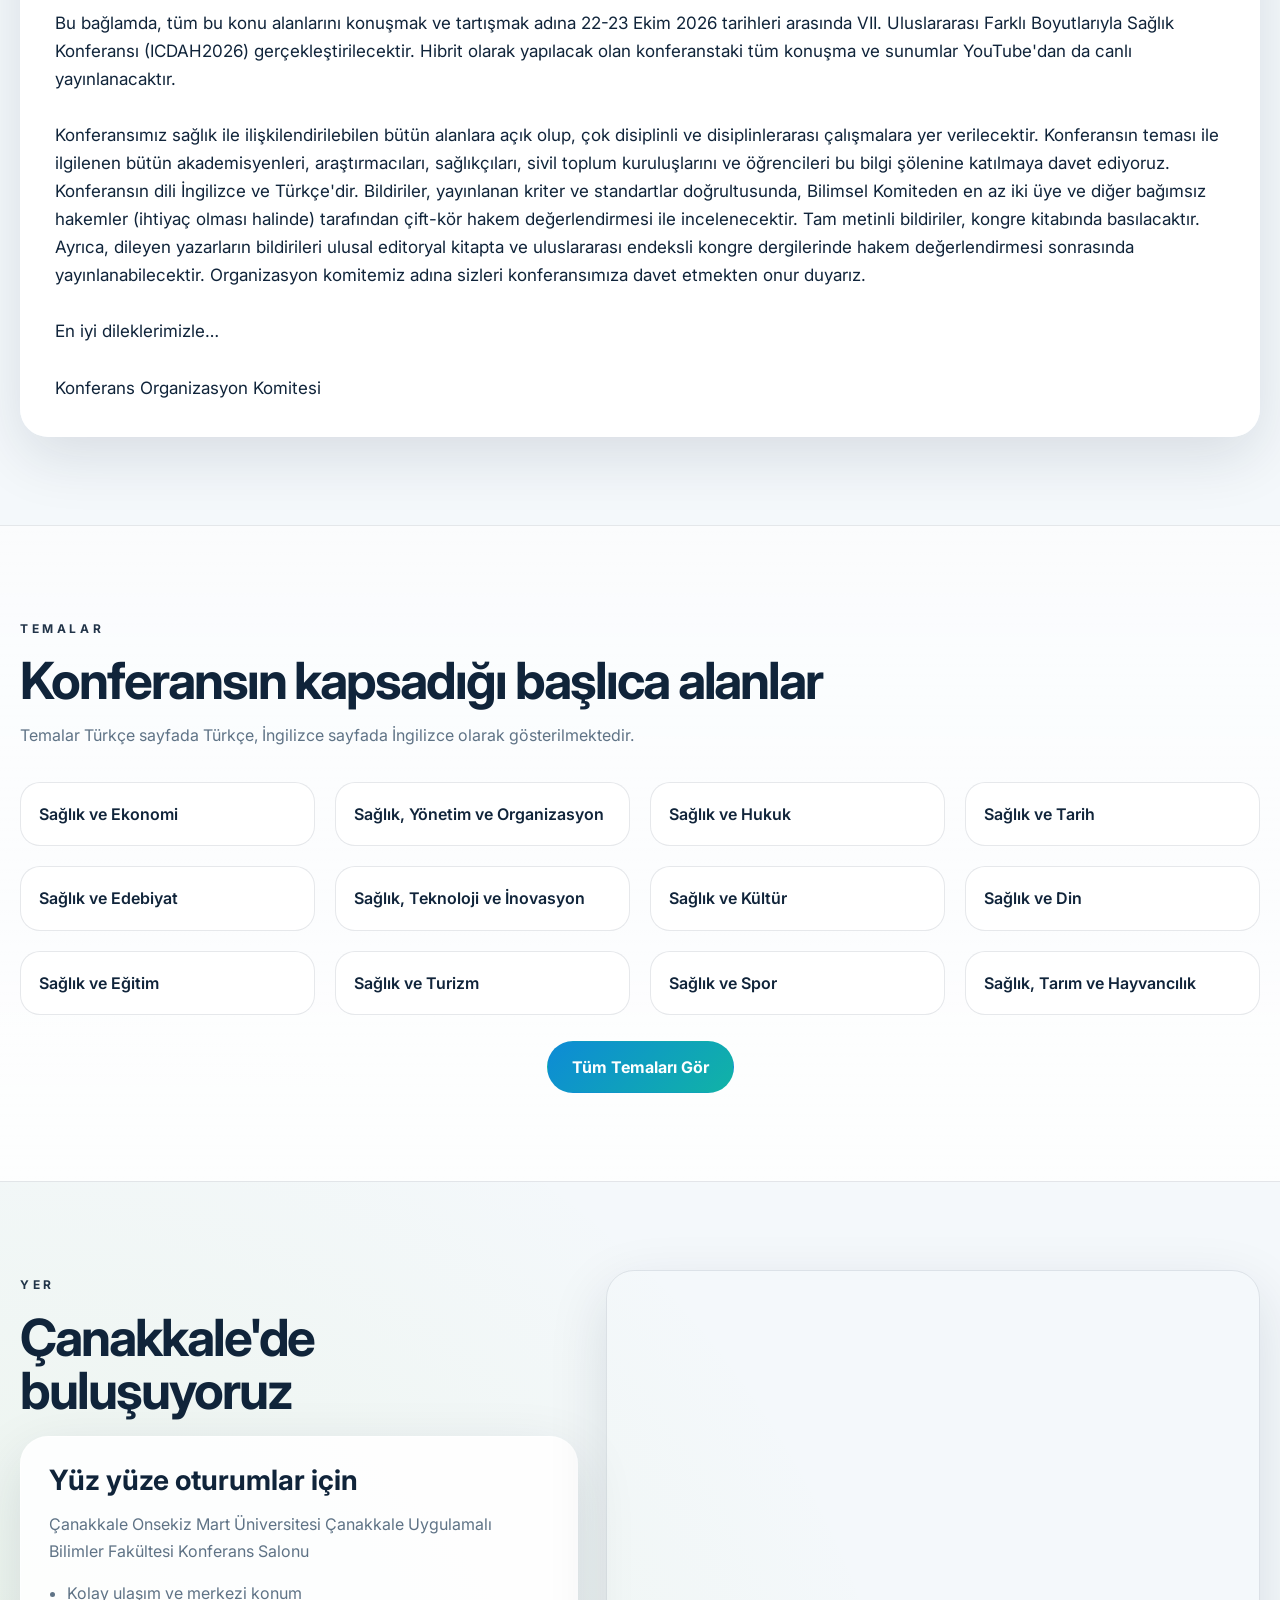
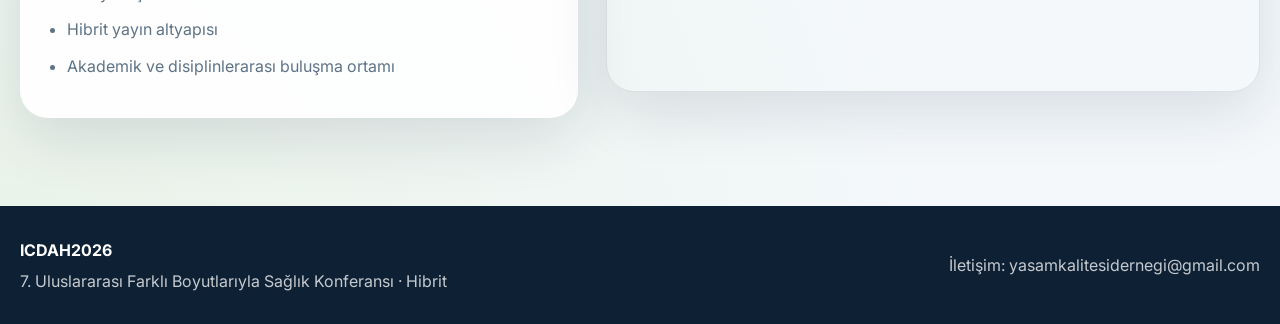
==== commit e7cd6f60: "Add files via upload" ====
--- a/index.html
+++ b/index.html
@@ -15,13 +15,13 @@
         <strong>ICDAH2026</strong>
       </span>
     </a>
-    <nav class="desktop-nav"><a href="index.html" class="active"><span data-lang-inline="tr">Ana Sayfa</span><span data-lang-inline="en">Home</span></a><a href="dates.html"><span data-lang-inline="tr">Davet Yazısı</span><span data-lang-inline="en">Invitation</span></a><a href="programme.html"><span data-lang-inline="tr">Temalar</span><span data-lang-inline="en">Themes</span></a><a href="speakers.html"><span data-lang-inline="tr">Kurullar</span><span data-lang-inline="en">Boards</span></a><a href="venue.html"><span data-lang-inline="tr">Yer</span><span data-lang-inline="en">Venue</span></a><a href="register.html"><span data-lang-inline="tr">Kayıt / Ücret</span><span data-lang-inline="en">Registration / Fee</span></a><a href="contact.html"><span data-lang-inline="tr">İletişim</span><span data-lang-inline="en">Contact</span></a></nav>
+    <nav class="desktop-nav"><a href="index.html" class="active"><span data-lang-inline="tr">Ana Sayfa</span><span data-lang-inline="en">Home</span></a><a href="programme.html"><span data-lang-inline="tr">Temalar</span><span data-lang-inline="en">Themes</span></a><a href="speakers.html"><span data-lang-inline="tr">Kurullar</span><span data-lang-inline="en">Boards</span></a><a href="venue.html"><span data-lang-inline="tr">Yer</span><span data-lang-inline="en">Venue</span></a><a href="register.html"><span data-lang-inline="tr">Kayıt / Ücret</span><span data-lang-inline="en">Registration / Fee</span></a><a href="contact.html"><span data-lang-inline="tr">İletişim</span><span data-lang-inline="en">Contact</span></a></nav>
     <div class="topbar-actions">
       <div class="lang-switch"><button id="langTR" class="active" type="button">TR</button><button id="langEN" type="button">EN</button></div>
       <button class="menu-toggle" id="menuToggle" type="button">☰</button>
     </div>
   </div>
-  <div class="container mobile-panel" id="mobilePanel"><nav><a href="index.html"><span data-lang-inline="tr">Ana Sayfa</span><span data-lang-inline="en">Home</span></a><a href="dates.html"><span data-lang-inline="tr">Davet Yazısı</span><span data-lang-inline="en">Invitation</span></a><a href="programme.html"><span data-lang-inline="tr">Temalar</span><span data-lang-inline="en">Themes</span></a><a href="speakers.html"><span data-lang-inline="tr">Kurullar</span><span data-lang-inline="en">Boards</span></a><a href="venue.html"><span data-lang-inline="tr">Yer</span><span data-lang-inline="en">Venue</span></a><a href="register.html"><span data-lang-inline="tr">Kayıt / Ücret</span><span data-lang-inline="en">Registration / Fee</span></a><a href="contact.html"><span data-lang-inline="tr">İletişim</span><span data-lang-inline="en">Contact</span></a></nav></div>
+  <div class="container mobile-panel" id="mobilePanel"><nav><a href="index.html"><span data-lang-inline="tr">Ana Sayfa</span><span data-lang-inline="en">Home</span></a><a href="programme.html"><span data-lang-inline="tr">Temalar</span><span data-lang-inline="en">Themes</span></a><a href="speakers.html"><span data-lang-inline="tr">Kurullar</span><span data-lang-inline="en">Boards</span></a><a href="venue.html"><span data-lang-inline="tr">Yer</span><span data-lang-inline="en">Venue</span></a><a href="register.html"><span data-lang-inline="tr">Kayıt / Ücret</span><span data-lang-inline="en">Registration / Fee</span></a><a href="contact.html"><span data-lang-inline="tr">İletişim</span><span data-lang-inline="en">Contact</span></a></nav></div>
 </header>
 
 <main>
--- a/style.css
+++ b/style.css
@@ -25,3 +25,157 @@
 @keyframes kenburns{0%{transform:scale(1.06)}100%{transform:scale(1.14) translate3d(-1.5%,-1.5%,0)}}@keyframes floatGlow{0%,100%{transform:translate3d(0,0,0) scale(1)}50%{transform:translate3d(4%,-4%,0) scale(1.08)}}
 @media (max-width:1100px){.desktop-nav{display:none}.menu-toggle{display:inline-grid;place-items:center}.hero-inner,.grid-2,.pricing-grid,.themes-grid,.theme-preview-grid,.stats-grid{grid-template-columns:1fr}.hero-card{justify-self:stretch;max-width:none}}
 @media (max-width:720px){.container{width:min(var(--max),calc(100% - 20px))}.topbar-inner{min-height:74px}.brand-mark{width:52px;height:52px}.brand-copy strong{font-size:18px}.section{padding:62px 0}.hero{min-height:88vh}.hero-inner{padding:64px 0 48px}.hero-card,.card,.theme-card,.pricing-card,.board-section,.prose-card,.stat-card{padding:22px}.btn{width:100%}}
+
+
+/* theme page refresh */
+.theme-card.icon-only{
+  text-align:center;
+  min-height: 190px;
+  display:flex;
+  align-items:center;
+  justify-content:center;
+  flex-direction:column;
+  gap:16px;
+  background: linear-gradient(180deg, rgba(255,255,255,.96), rgba(246,250,255,.92));
+}
+.theme-card.icon-only .theme-icon{
+  width:72px;
+  height:72px;
+  display:grid;
+  place-items:center;
+  border-radius:22px;
+  background: linear-gradient(135deg, rgba(13,139,214,.12), rgba(17,179,166,.16));
+  font-size:32px;
+  box-shadow: inset 0 0 0 1px rgba(13,139,214,.08);
+}
+.theme-card.icon-only h3{
+  margin:0;
+  font-size:22px;
+}
+.theme-card.icon-only p{display:none;}
+
+/* important dates */
+.countdown-shell{
+  margin-bottom: 34px;
+}
+.countdown-card{
+  position:relative;
+  overflow:hidden;
+  border-radius:32px;
+  padding:32px;
+  color:#fff;
+  background:
+    radial-gradient(circle at top left, rgba(255,255,255,.18), transparent 28%),
+    radial-gradient(circle at bottom right, rgba(255,255,255,.10), transparent 25%),
+    linear-gradient(135deg, #0d8bd6, #11b3a6 58%, #87c540);
+  box-shadow: var(--shadow);
+}
+.countdown-card::after{
+  content:"";
+  position:absolute;
+  inset:auto -10% -35% auto;
+  width:320px;
+  height:320px;
+  border-radius:50%;
+  background: rgba(255,255,255,.12);
+  filter: blur(8px);
+}
+.countdown-card h3{
+  position:relative;
+  margin:0 0 22px;
+  font-size: clamp(28px, 4vw, 42px);
+  line-height:1.05;
+}
+.countdown-grid{
+  position:relative;
+  display:grid;
+  grid-template-columns: repeat(4, 1fr);
+  gap:16px;
+}
+.count-box{
+  background: rgba(255,255,255,.12);
+  border: 1px solid rgba(255,255,255,.18);
+  border-radius: 24px;
+  padding: 22px 16px;
+  text-align:center;
+  backdrop-filter: blur(8px);
+}
+.count-box strong{
+  display:block;
+  font-size: clamp(32px, 5vw, 52px);
+  line-height:1;
+  margin-bottom:8px;
+}
+.count-box span{
+  font-weight:600;
+  opacity:.92;
+}
+
+.dates-timeline{
+  display:grid;
+  gap:20px;
+  position:relative;
+}
+.dates-timeline::before{
+  content:"";
+  position:absolute;
+  left:29px;
+  top:10px;
+  bottom:10px;
+  width:2px;
+  background: linear-gradient(180deg, rgba(13,139,214,.26), rgba(17,179,166,.32), rgba(135,197,64,.32));
+}
+.date-node{
+  position:relative;
+  display:grid;
+  grid-template-columns: 160px 1fr;
+  gap:22px;
+  align-items:start;
+}
+.date-badge{
+  position:relative;
+  z-index:1;
+  display:inline-flex;
+  justify-content:center;
+  align-items:center;
+  min-height:58px;
+  padding:0 18px;
+  border-radius:999px;
+  background:#fff;
+  border:1px solid rgba(13,139,214,.12);
+  box-shadow: var(--shadow);
+  font-weight:800;
+  color: var(--primary);
+}
+.date-content{
+  background: rgba(255,255,255,.94);
+  border:1px solid rgba(255,255,255,.70);
+  border-radius:26px;
+  padding:24px 26px;
+  box-shadow: var(--shadow);
+  transform: translateY(0);
+  transition: .25s ease;
+}
+.date-content:hover{ transform: translateY(-3px); }
+.date-content h3{
+  margin:0;
+  font-size: clamp(22px, 2.6vw, 30px);
+  line-height:1.15;
+}
+.date-content p{
+  margin:10px 0 0;
+  color: var(--muted);
+}
+.date-node.featured .date-badge{
+  background: linear-gradient(135deg, #0d8bd6, #11b3a6);
+  color:#fff;
+}
+.date-node.featured .date-content{
+  background: linear-gradient(180deg, rgba(13,139,214,.08), rgba(17,179,166,.10));
+}
+
+@media (max-width: 900px){
+  .countdown-grid{ grid-template-columns: repeat(2, 1fr); }
+  .date-node{ grid-template-columns: 1fr; gap:14px; }
+  .dates-timeline::before{ display:none; }
+}
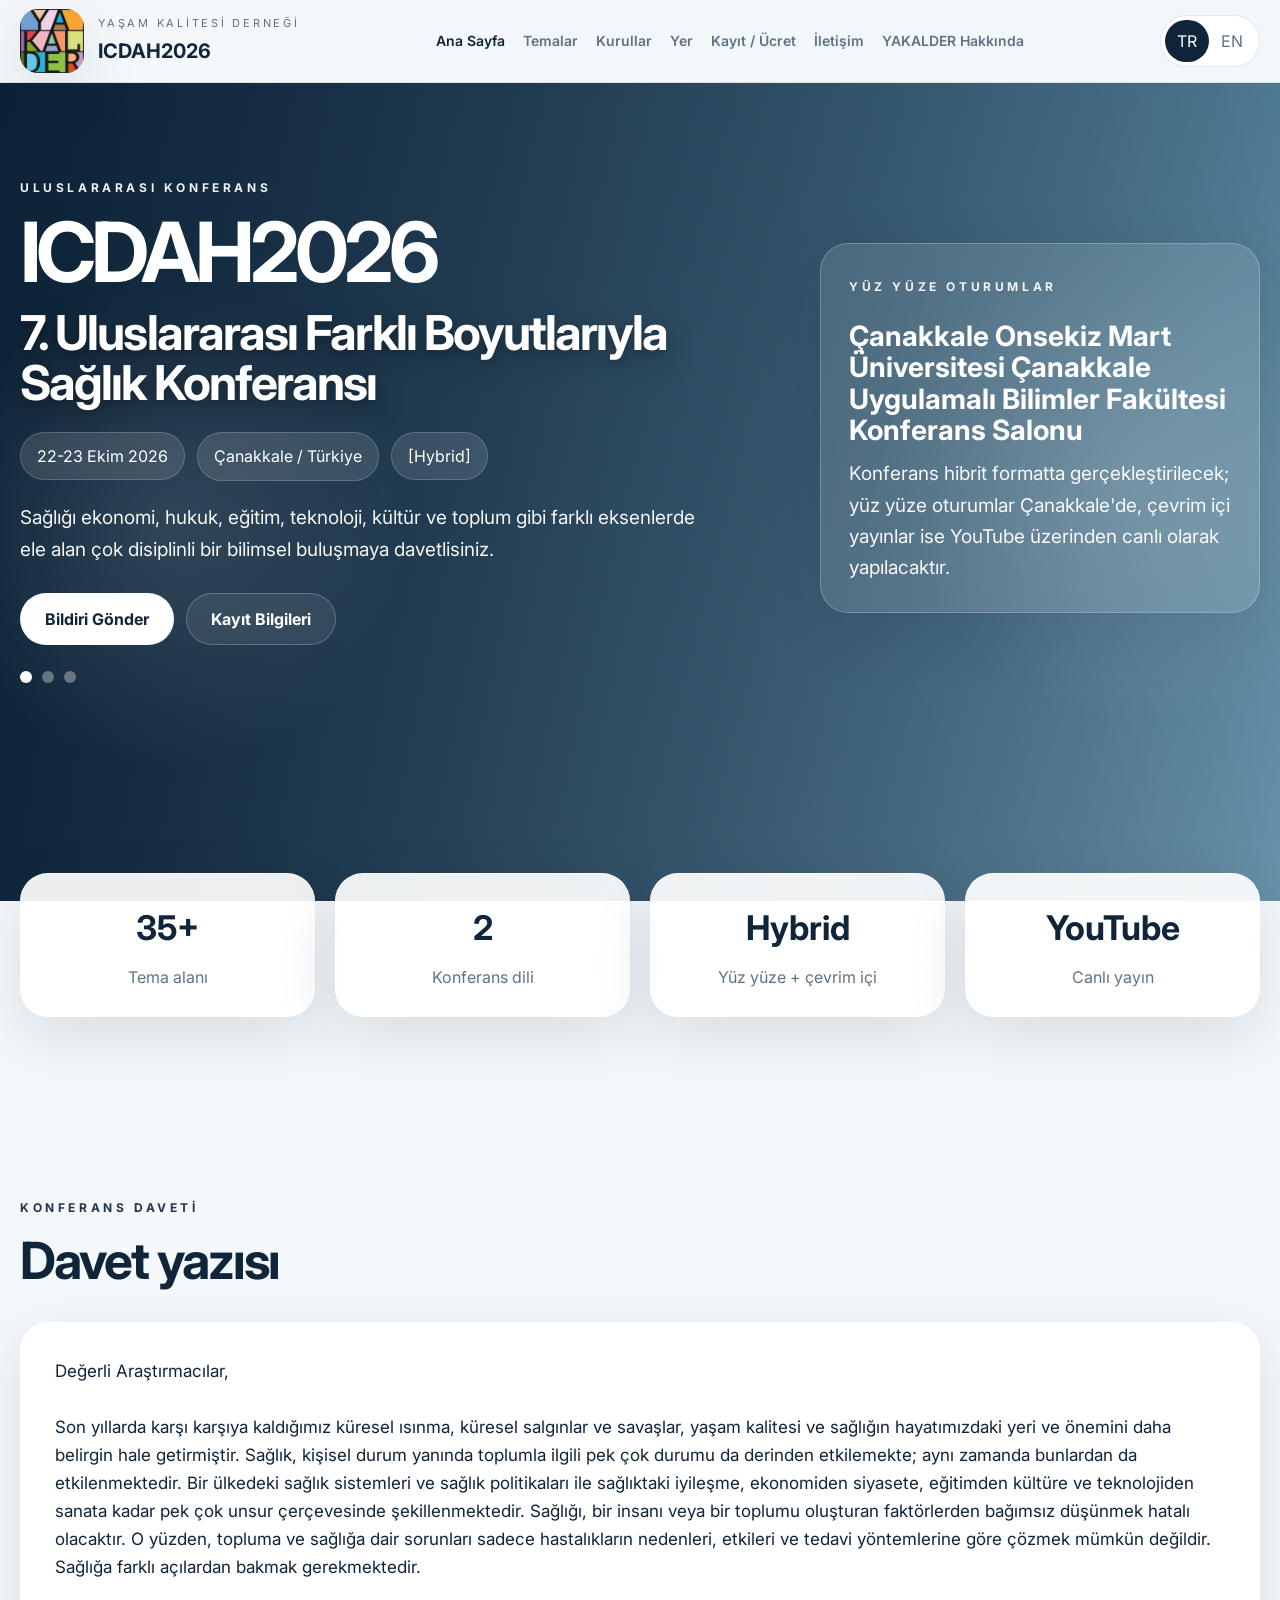
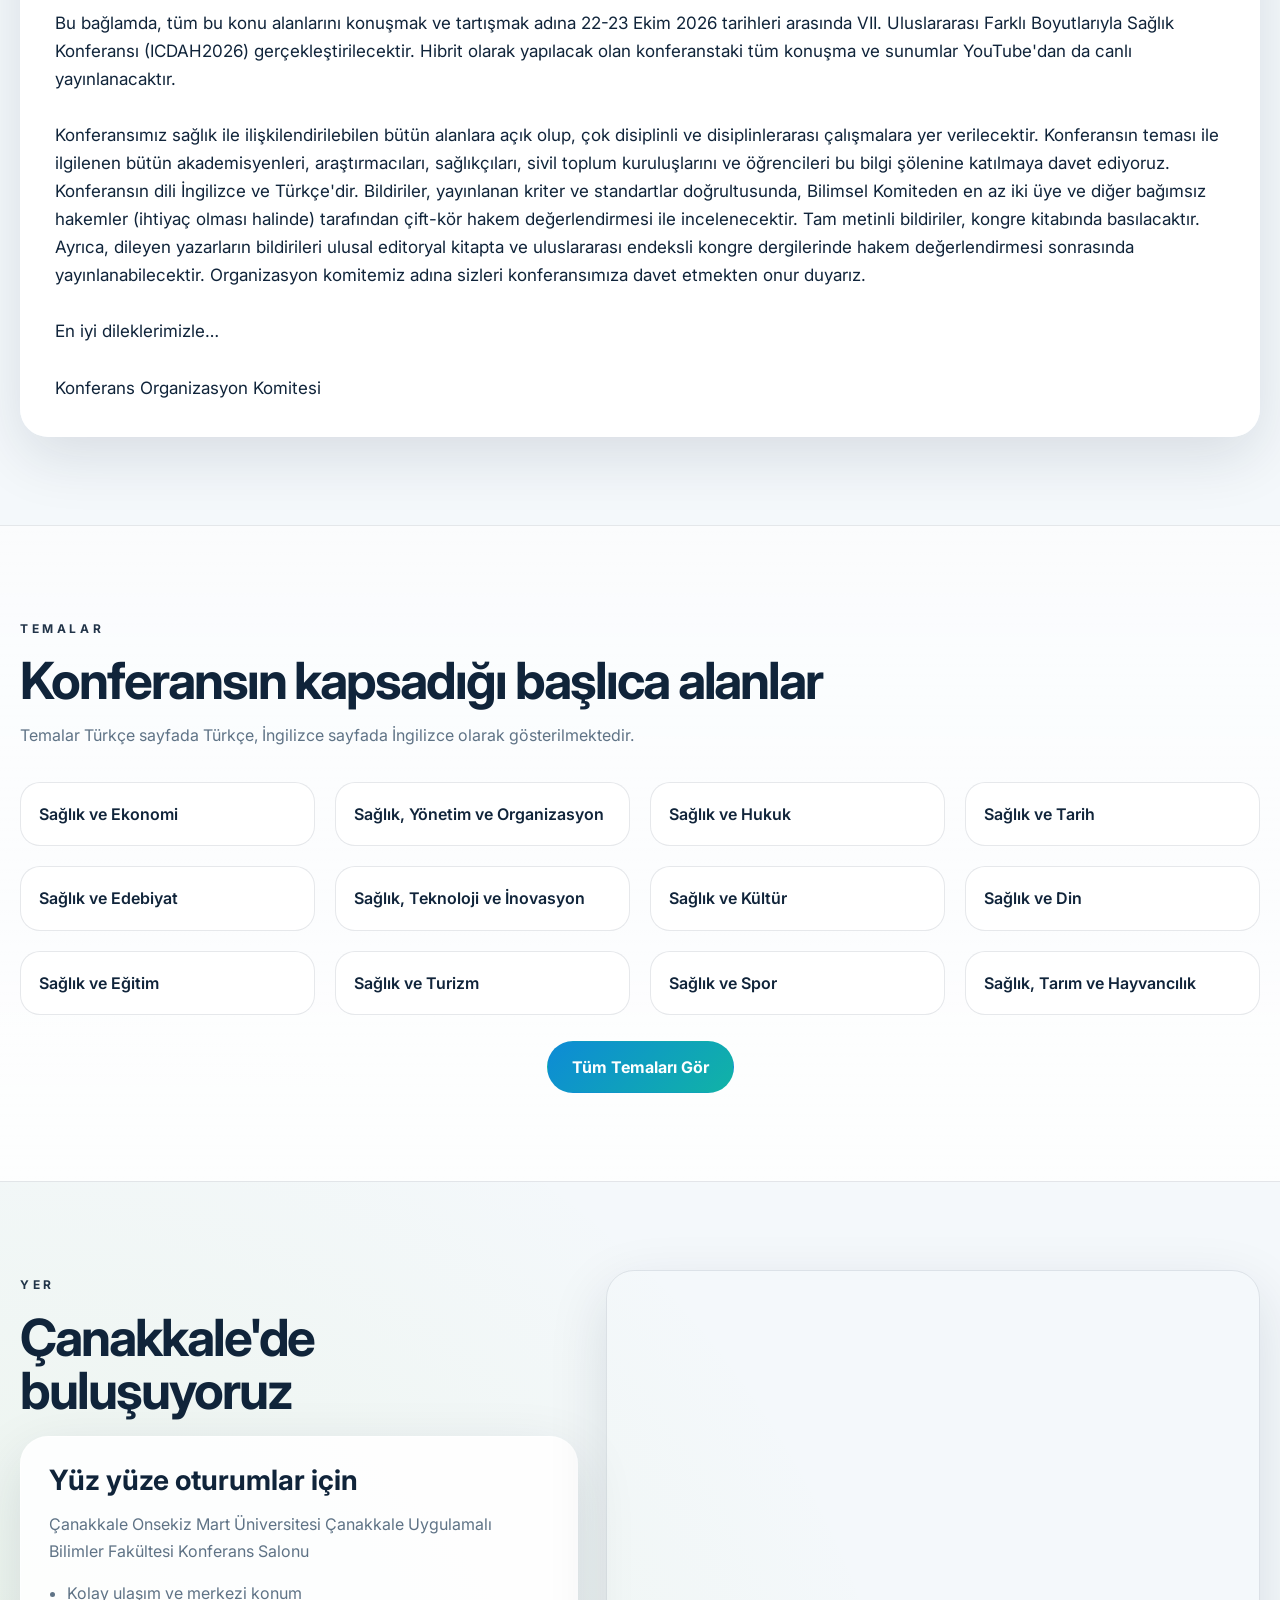
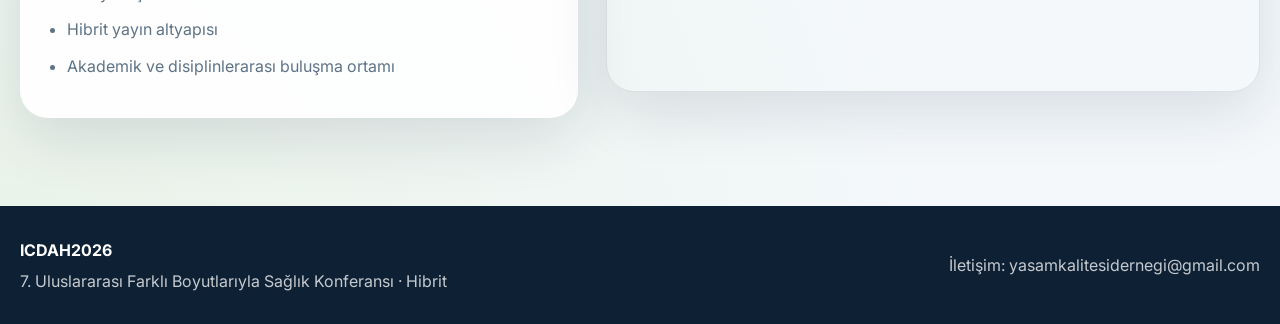
==== commit ca0ba50a: "Add files via upload" ====
--- a/index.html
+++ b/index.html
@@ -15,21 +15,21 @@
         <strong>ICDAH2026</strong>
       </span>
     </a>
-    <nav class="desktop-nav"><a href="index.html" class="active"><span data-lang-inline="tr">Ana Sayfa</span><span data-lang-inline="en">Home</span></a><a href="programme.html"><span data-lang-inline="tr">Temalar</span><span data-lang-inline="en">Themes</span></a><a href="speakers.html"><span data-lang-inline="tr">Kurullar</span><span data-lang-inline="en">Boards</span></a><a href="venue.html"><span data-lang-inline="tr">Yer</span><span data-lang-inline="en">Venue</span></a><a href="register.html"><span data-lang-inline="tr">Kayıt / Ücret</span><span data-lang-inline="en">Registration / Fee</span></a><a href="contact.html"><span data-lang-inline="tr">İletişim</span><span data-lang-inline="en">Contact</span></a></nav>
+    <nav class="desktop-nav"><a href="index.html" class="active"><span data-lang-inline="tr">Ana Sayfa</span><span data-lang-inline="en">Home</span></a><a href="programme.html"><span data-lang-inline="tr">Temalar</span><span data-lang-inline="en">Themes</span></a><a href="speakers.html"><span data-lang-inline="tr">Kurullar</span><span data-lang-inline="en">Boards</span></a><a href="venue.html"><span data-lang-inline="tr">Yer</span><span data-lang-inline="en">Venue</span></a><a href="register.html"><span data-lang-inline="tr">Kayıt / Ücret</span><span data-lang-inline="en">Registration / Fee</span></a><a href="contact.html"><span data-lang-inline="tr">İletişim</span><span data-lang-inline="en">Contact</span></a><a href="https://yakalder.org/" target="_blank" rel="noopener"><span data-lang-inline="tr">YAKALDER Hakkında</span><span data-lang-inline="en">About YAKALDER</span></a></nav>
     <div class="topbar-actions">
       <div class="lang-switch"><button id="langTR" class="active" type="button">TR</button><button id="langEN" type="button">EN</button></div>
       <button class="menu-toggle" id="menuToggle" type="button">☰</button>
     </div>
   </div>
-  <div class="container mobile-panel" id="mobilePanel"><nav><a href="index.html"><span data-lang-inline="tr">Ana Sayfa</span><span data-lang-inline="en">Home</span></a><a href="programme.html"><span data-lang-inline="tr">Temalar</span><span data-lang-inline="en">Themes</span></a><a href="speakers.html"><span data-lang-inline="tr">Kurullar</span><span data-lang-inline="en">Boards</span></a><a href="venue.html"><span data-lang-inline="tr">Yer</span><span data-lang-inline="en">Venue</span></a><a href="register.html"><span data-lang-inline="tr">Kayıt / Ücret</span><span data-lang-inline="en">Registration / Fee</span></a><a href="contact.html"><span data-lang-inline="tr">İletişim</span><span data-lang-inline="en">Contact</span></a></nav></div>
+  <div class="container mobile-panel" id="mobilePanel"><nav><a href="index.html"><span data-lang-inline="tr">Ana Sayfa</span><span data-lang-inline="en">Home</span></a><a href="programme.html"><span data-lang-inline="tr">Temalar</span><span data-lang-inline="en">Themes</span></a><a href="speakers.html"><span data-lang-inline="tr">Kurullar</span><span data-lang-inline="en">Boards</span></a><a href="venue.html"><span data-lang-inline="tr">Yer</span><span data-lang-inline="en">Venue</span></a><a href="register.html"><span data-lang-inline="tr">Kayıt / Ücret</span><span data-lang-inline="en">Registration / Fee</span></a><a href="contact.html"><span data-lang-inline="tr">İletişim</span><span data-lang-inline="en">Contact</span></a><a href="https://yakalder.org/" target="_blank" rel="noopener"><span data-lang-inline="tr">YAKALDER Hakkında</span><span data-lang-inline="en">About YAKALDER</span></a></nav></div>
 </header>
 
 <main>
 <section class="hero"><div class="hero-slider" aria-hidden="true"><div class="hero-slide active hero-slide-1"></div><div class="hero-slide hero-slide-2"></div><div class="hero-slide hero-slide-3"></div><div class="hero-overlay"></div><div class="hero-particles"></div></div>
 <div class="container hero-inner"><div class="hero-copy">
 <div class="eyebrow"><span data-lang-inline="tr">Uluslararası Konferans</span><span data-lang-inline="en">International Conference</span></div>
-<h1>ICDAH2026</h1>
-<h2><span data-lang="tr">7. Uluslararası Farklı Boyutlarıyla Sağlık Konferansı</span><span data-lang="en">7th International Conference on Different Aspects of Health</span></h2>
+<h1 class="hero-main-title">ICDAH2026</h1>
+<h2 class="hero-conference-title"><span data-lang="tr">7. Uluslararası Farklı Boyutlarıyla Sağlık Konferansı</span><span data-lang="en">7th International Conference on Different Aspects of Health</span></h2>
 <div class="hero-meta"><span>22-23 Ekim 2026</span><span>Çanakkale / Türkiye</span><span>[Hybrid]</span></div>
 <p><span data-lang="tr">Sağlığı ekonomi, hukuk, eğitim, teknoloji, kültür ve toplum gibi farklı eksenlerde ele alan çok disiplinli bir bilimsel buluşmaya davetlisiniz.</span><span data-lang="en">You are invited to a multidisciplinary scientific gathering that explores health through economy, law, education, technology, culture, and society.</span></p>
 <div class="hero-cta"><a class="btn btn-primary" id="submitPaperBtn" href="#"><span data-lang-inline="tr">Bildiri Gönder</span><span data-lang-inline="en">Submit Paper</span></a><a class="btn btn-secondary" href="register.html"><span data-lang-inline="tr">Kayıt Bilgileri</span><span data-lang-inline="en">Registration Info</span></a></div>
--- a/style.css
+++ b/style.css
@@ -179,3 +179,17 @@
   .date-node{ grid-template-columns: 1fr; gap:14px; }
   .dates-timeline::before{ display:none; }
 }
+
+
+.hero-main-title{
+  font-size: clamp(45px, 7.2vw, 83px) !important;
+}
+.hero-conference-title{
+  text-shadow: 0 10px 30px rgba(0,0,0,.28), 0 3px 10px rgba(0,0,0,.22);
+  animation: titleFloat 4s ease-in-out infinite;
+  will-change: transform;
+}
+@keyframes titleFloat{
+  0%,100%{ transform: translateY(0); }
+  50%{ transform: translateY(-6px); }
+}
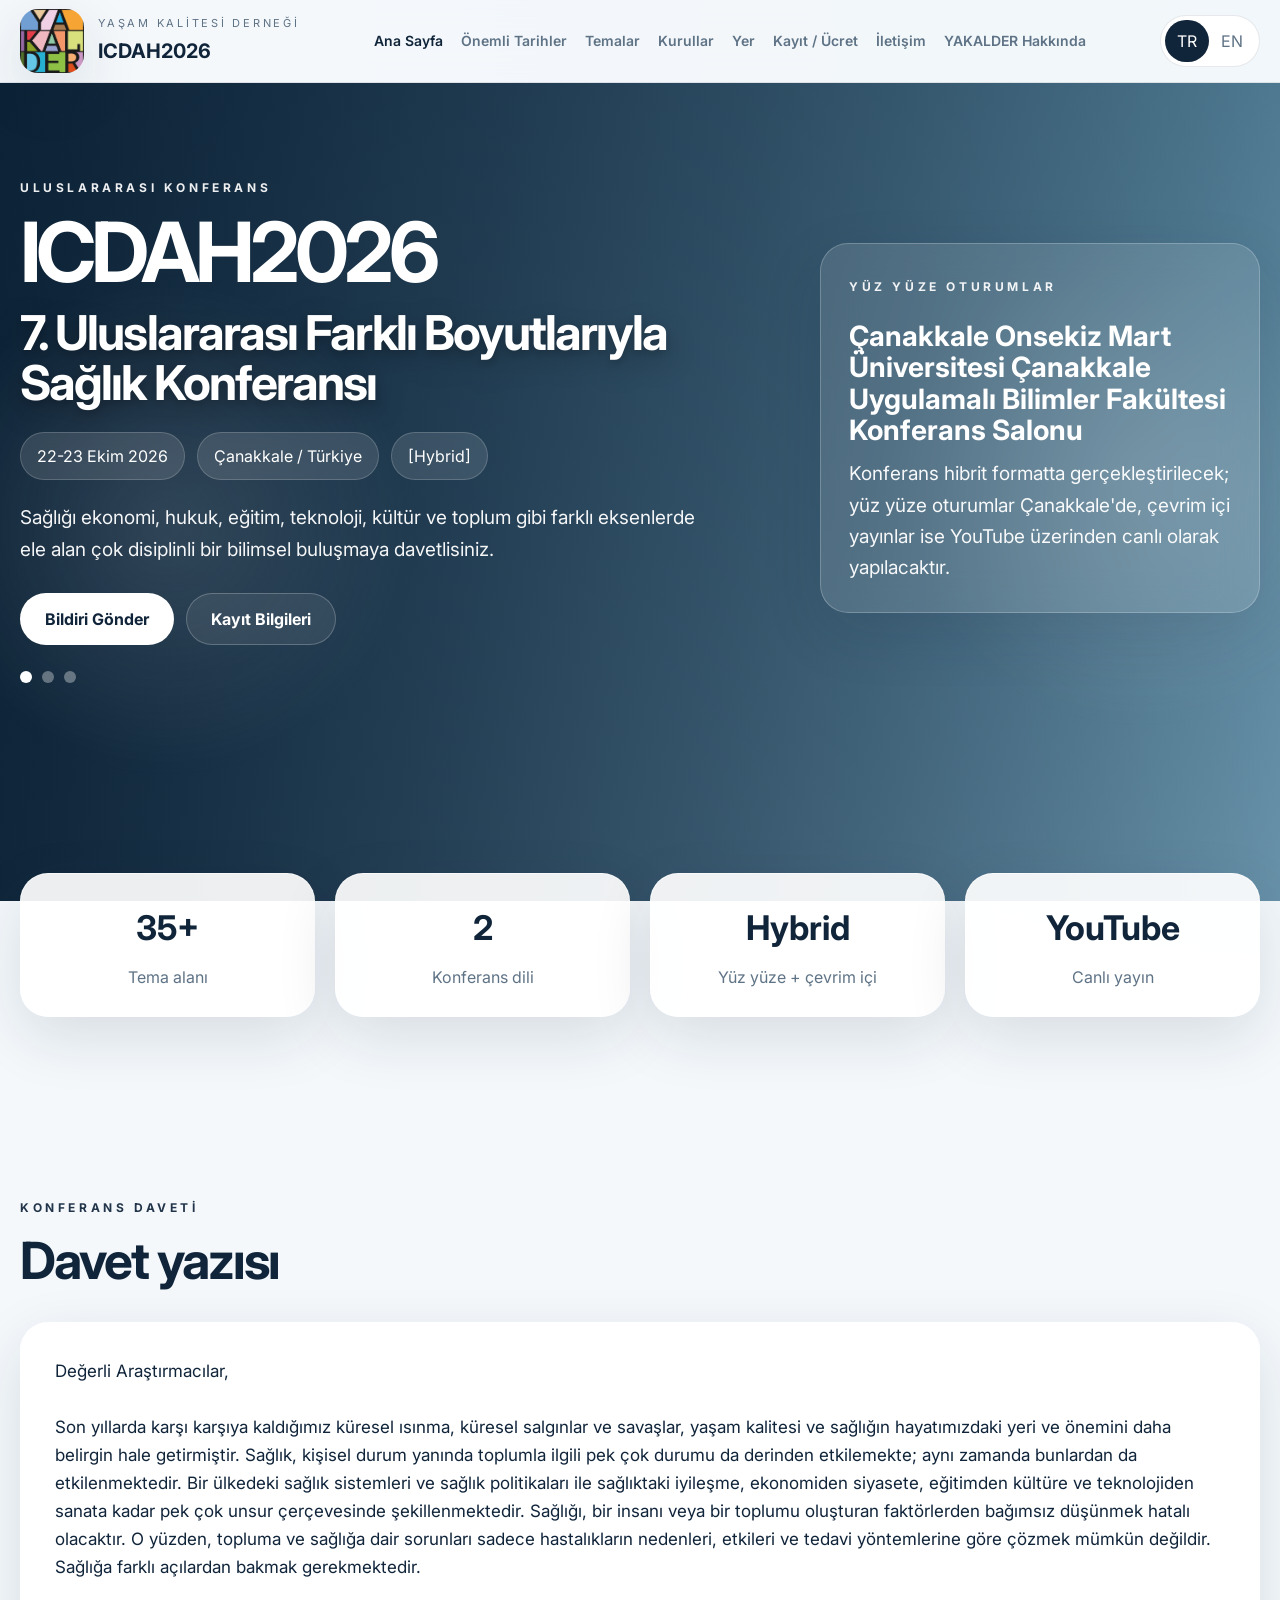
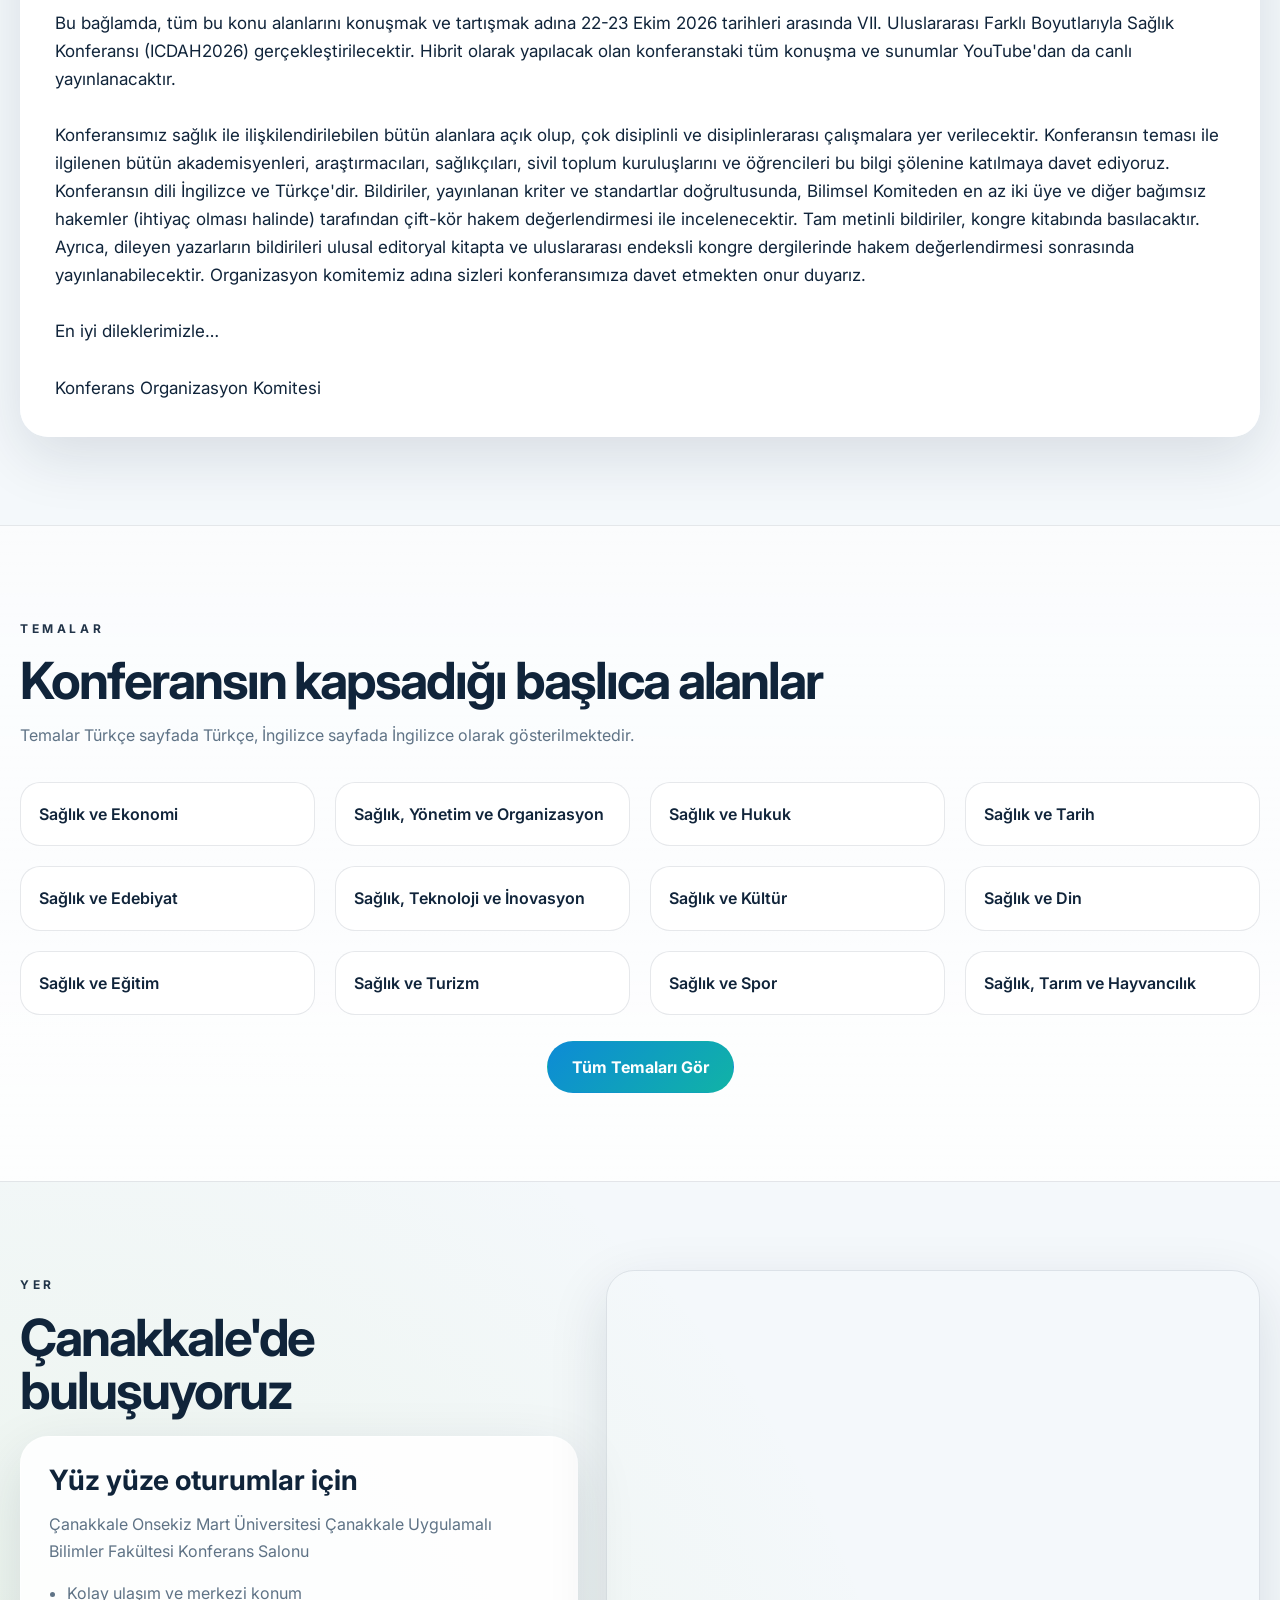
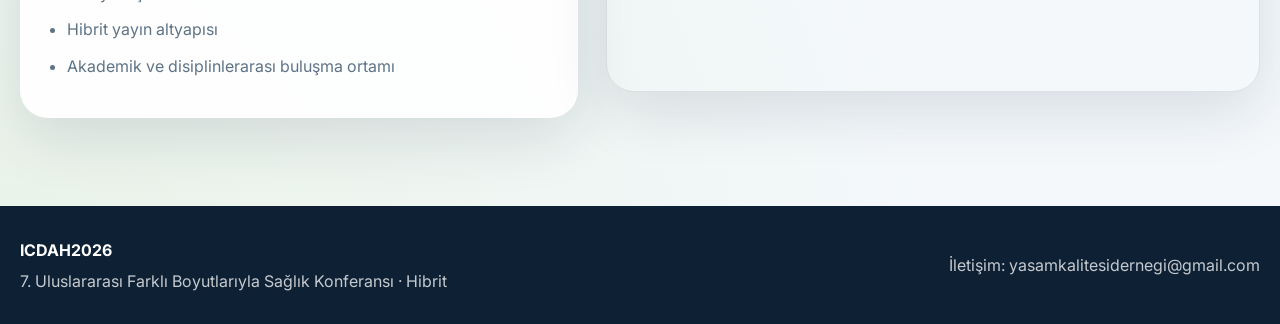
==== commit 3df6d7c8: "Add files via upload" ====
--- a/index.html
+++ b/index.html
@@ -6,6 +6,7 @@
 <link href="https://fonts.googleapis.com/css2?family=Inter:wght@400;500;600;700;800&display=swap" rel="stylesheet">
 <link rel="stylesheet" href="style.css">
 </head><body>
+
 <header class="topbar">
   <div class="container topbar-inner">
     <a href="index.html" class="brand">
@@ -15,14 +16,19 @@
         <strong>ICDAH2026</strong>
       </span>
     </a>
-    <nav class="desktop-nav"><a href="index.html" class="active"><span data-lang-inline="tr">Ana Sayfa</span><span data-lang-inline="en">Home</span></a><a href="programme.html"><span data-lang-inline="tr">Temalar</span><span data-lang-inline="en">Themes</span></a><a href="speakers.html"><span data-lang-inline="tr">Kurullar</span><span data-lang-inline="en">Boards</span></a><a href="venue.html"><span data-lang-inline="tr">Yer</span><span data-lang-inline="en">Venue</span></a><a href="register.html"><span data-lang-inline="tr">Kayıt / Ücret</span><span data-lang-inline="en">Registration / Fee</span></a><a href="contact.html"><span data-lang-inline="tr">İletişim</span><span data-lang-inline="en">Contact</span></a><a href="https://yakalder.org/" target="_blank" rel="noopener"><span data-lang-inline="tr">YAKALDER Hakkında</span><span data-lang-inline="en">About YAKALDER</span></a></nav>
+    <nav class="desktop-nav">
+      <a href="index.html" class="active"><span data-lang-inline="tr">Ana Sayfa</span><span data-lang-inline="en">Home</span></a><a href="dates.html"><span data-lang-inline="tr">Önemli Tarihler</span><span data-lang-inline="en">Important Dates</span></a><a href="programme.html"><span data-lang-inline="tr">Temalar</span><span data-lang-inline="en">Themes</span></a><a href="speakers.html"><span data-lang-inline="tr">Kurullar</span><span data-lang-inline="en">Boards</span></a><a href="venue.html"><span data-lang-inline="tr">Yer</span><span data-lang-inline="en">Venue</span></a><a href="register.html"><span data-lang-inline="tr">Kayıt / Ücret</span><span data-lang-inline="en">Registration / Fee</span></a><a href="contact.html"><span data-lang-inline="tr">İletişim</span><span data-lang-inline="en">Contact</span></a><a href="https://yakalder.org/" target="_blank" rel="noopener"><span data-lang-inline="tr">YAKALDER Hakkında</span><span data-lang-inline="en">About YAKALDER</span></a>
+    </nav>
     <div class="topbar-actions">
       <div class="lang-switch"><button id="langTR" class="active" type="button">TR</button><button id="langEN" type="button">EN</button></div>
       <button class="menu-toggle" id="menuToggle" type="button">☰</button>
     </div>
   </div>
-  <div class="container mobile-panel" id="mobilePanel"><nav><a href="index.html"><span data-lang-inline="tr">Ana Sayfa</span><span data-lang-inline="en">Home</span></a><a href="programme.html"><span data-lang-inline="tr">Temalar</span><span data-lang-inline="en">Themes</span></a><a href="speakers.html"><span data-lang-inline="tr">Kurullar</span><span data-lang-inline="en">Boards</span></a><a href="venue.html"><span data-lang-inline="tr">Yer</span><span data-lang-inline="en">Venue</span></a><a href="register.html"><span data-lang-inline="tr">Kayıt / Ücret</span><span data-lang-inline="en">Registration / Fee</span></a><a href="contact.html"><span data-lang-inline="tr">İletişim</span><span data-lang-inline="en">Contact</span></a><a href="https://yakalder.org/" target="_blank" rel="noopener"><span data-lang-inline="tr">YAKALDER Hakkında</span><span data-lang-inline="en">About YAKALDER</span></a></nav></div>
+  <div class="container mobile-panel" id="mobilePanel">
+    <nav><a href="index.html"><span data-lang-inline="tr">Ana Sayfa</span><span data-lang-inline="en">Home</span></a><a href="dates.html"><span data-lang-inline="tr">Önemli Tarihler</span><span data-lang-inline="en">Important Dates</span></a><a href="programme.html"><span data-lang-inline="tr">Temalar</span><span data-lang-inline="en">Themes</span></a><a href="speakers.html"><span data-lang-inline="tr">Kurullar</span><span data-lang-inline="en">Boards</span></a><a href="venue.html"><span data-lang-inline="tr">Yer</span><span data-lang-inline="en">Venue</span></a><a href="register.html"><span data-lang-inline="tr">Kayıt / Ücret</span><span data-lang-inline="en">Registration / Fee</span></a><a href="contact.html"><span data-lang-inline="tr">İletişim</span><span data-lang-inline="en">Contact</span></a><a href="https://yakalder.org/" target="_blank" rel="noopener"><span data-lang-inline="tr">YAKALDER Hakkında</span><span data-lang-inline="en">About YAKALDER</span></a></nav>
+  </div>
 </header>
+
 
 <main>
 <section class="hero"><div class="hero-slider" aria-hidden="true"><div class="hero-slide active hero-slide-1"></div><div class="hero-slide hero-slide-2"></div><div class="hero-slide hero-slide-3"></div><div class="hero-overlay"></div><div class="hero-particles"></div></div>
